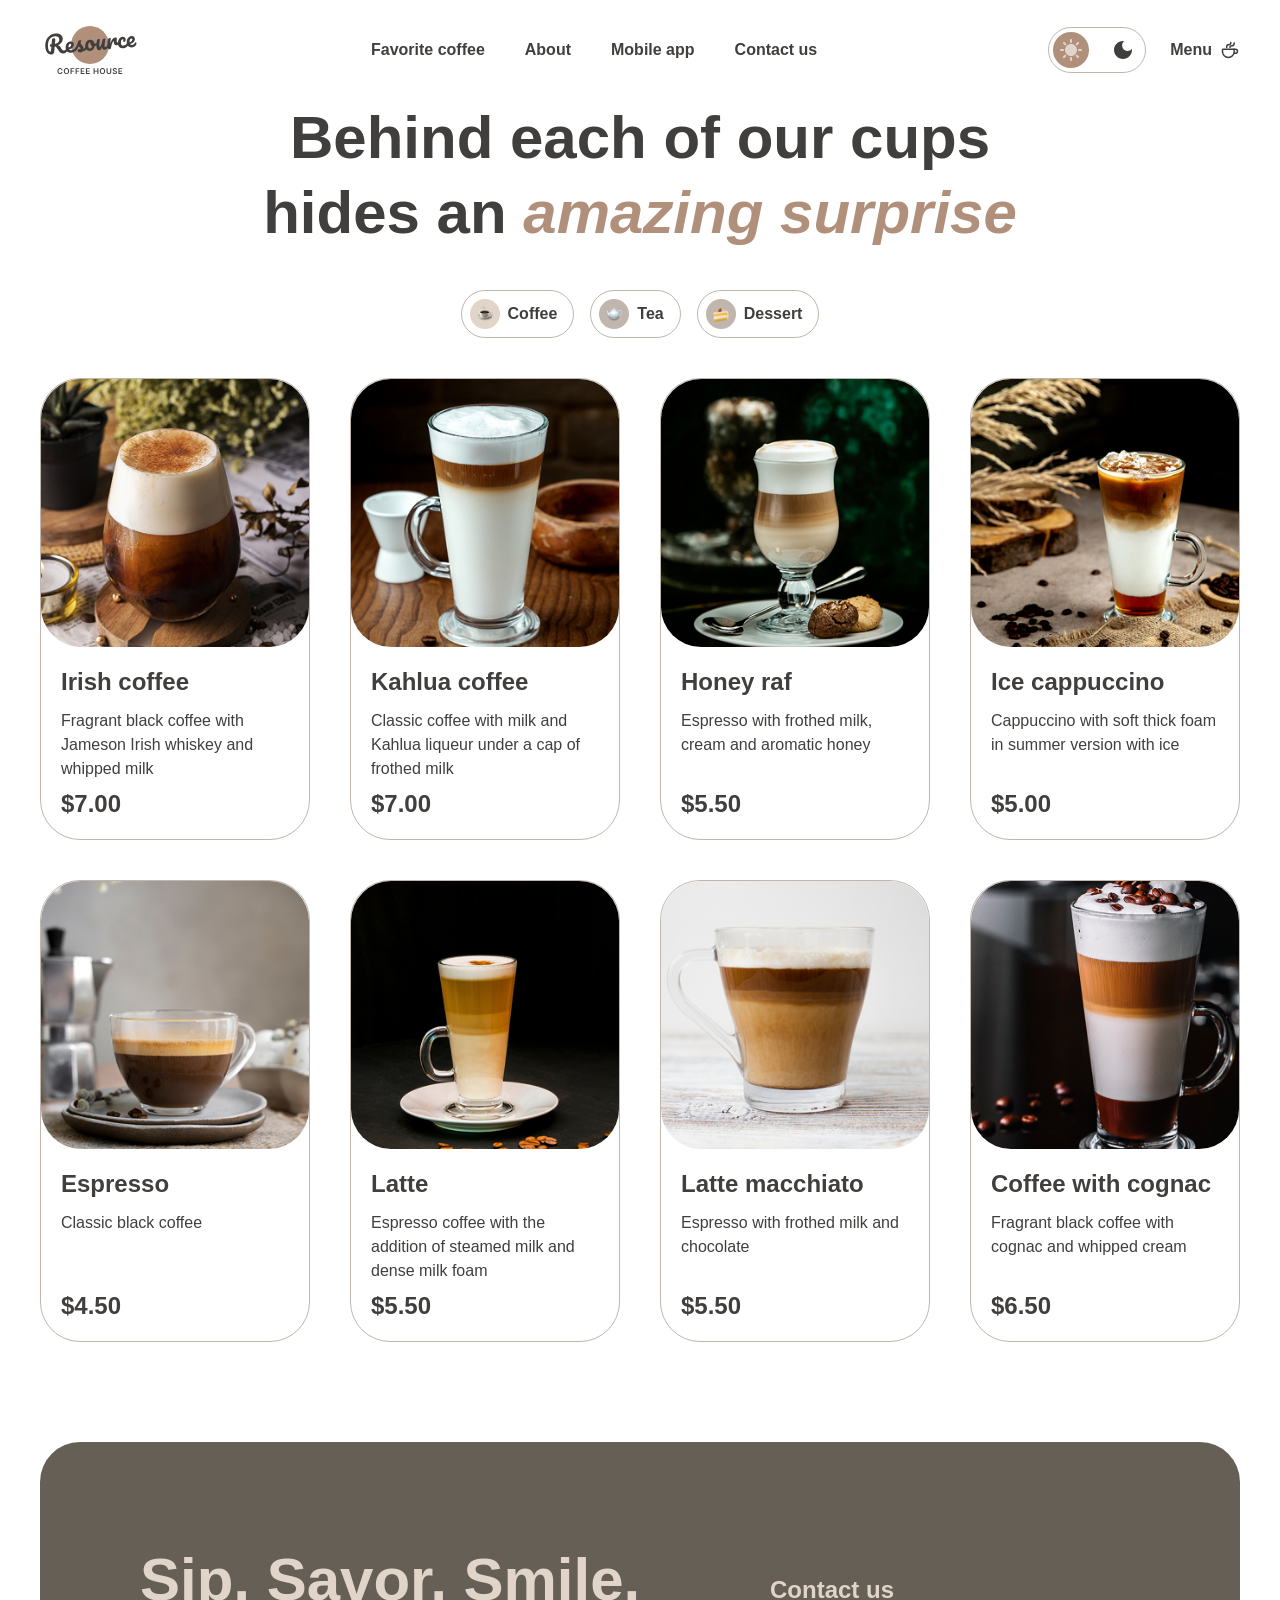
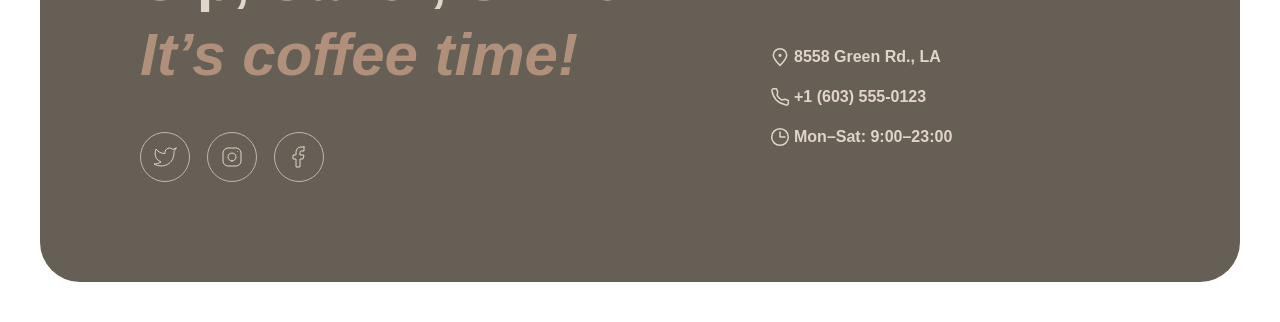
==== catalog.html @ c38aa255 "fix: fix links and footer logo 23.09.26 13:45" ====
<!doctype html>
<html lang="en">
  <head>
    <meta charset="UTF-8" />
    <meta name="viewport" content="width=device-width, initial-scale=1.0" />
    <link rel="stylesheet" href="sass/style.css" />
    <link rel="icon" href="img/header/logo.svg" />
    <title>Menu</title>
  </head>
  <body>
    <header class="header">
      <div class="header-menu">
        <a href="index.html" class="header-link">
          <img
            class="header-logo"
            src="img/header/logo.svg"
            alt="Coffee House Logo"
          />
        </a>
        <div class="header-navigation">
          <ul class="header__list">
            <li class="header__item">
              <a href="#favorite-coffee" class="header__link"
                >favorite coffee</a
              >
            </li>
            <li class="header__item">
              <a href="#about" class="header__link">about</a>
            </li>
            <li class="header__item">
              <a href="#mobile" class="header__link">mobile app</a>
            </li>
            <li class="header__item">
              <a href="#contacts" class="header__link">contact us</a>
            </li>
          </ul>
        </div>
        <div class="header-actions">
          <button
            type="button"
            class="theme-witch"
            id="theme-toggle"
            aria-label="change theme"
          >
            <span class="theme__light header-theme">
              <img
                class="theme__icon"
                src="img/buttons/Sun.svg"
                alt="Sun Icon"
              />
            </span>
            <span class="theme__dark header-theme">
              <img
                class="theme__icon"
                src="img/buttons/Moon.svg"
                alt="Moon Icon"
              />
            </span>
          </button>
          <a href="catalog.html" class="coffee-menu">
            <p class="coffee-menu__text">menu</p>
            <img
              class="coffee-menu__icon"
              src="img/header/coffee-cup.svg"
              alt="Menu Icon"
            />
          </a>
          <button
            class="hamburger"
            type="button"
            aria-label="Open menu"
            aria-expanded="false"
          >
            <span class="hamburger__line"></span>
          </button>
        </div>
      </div>
    </header>
    <main class="main">
      <div class="main-container">
        <div class="main-container__offer">
          <div class="main-container__offer--wrapper">
            <h1 class="main-container__offer--title">
              behind each of our cups hides an
              <span class="color-word">amazing surprise</span>
            </h1>
          </div>
          <div class="main-container__offer--tabs">
            <div class="main-container__offer--tab">
              <img
                src="img/catalog/icon-1.png"
                alt="coffee"
                class="tab__image"
              />
              <p class="tab__text">coffee</p>
            </div>
            <div class="main-container__offer--tab">
              <img src="img/catalog/icon-2.png" alt="tea" class="tab__image" />
              <p class="tab__text">tea</p>
            </div>
            <div class="main-container__offer--tab">
              <img
                src="img/catalog/icon-3.png"
                alt="dessert"
                class="tab__image"
              />
              <p class="tab__text">dessert</p>
            </div>
          </div>
        </div>
        <div class="main-container-grid">
          <div class="main-container-grid__card">
            <img
              src="img/catalog/coffee-1.jpg"
              alt="coffee-1"
              class="main-container-grid__card--image"
            />
            <div class="main-container-grid__wrapper">
              <p class="main-container-grid__card--title">irish coffee</p>
              <div class="main-container-grid__card--wrapper">
                <p class="main-container-grid__card--text">
                  fragrant black coffee with Jameson Irish whiskey and whipped
                  milk
                </p>
                <p class="main-container-grid__card--price">$7.00</p>
              </div>
            </div>
          </div>
          <div class="main-container-grid__card">
            <img
              src="img/catalog/coffee-2.jpg"
              alt="coffee-2"
              class="main-container-grid__card--image"
            />
            <div class="main-container-grid__wrapper">
              <p class="main-container-grid__card--title">kahlua coffee</p>
              <div class="main-container-grid__card--wrapper">
                <p class="main-container-grid__card--text">
                  classic coffee with milk and Kahlua liqueur under a cap of
                  frothed milk
                </p>
                <p class="main-container-grid__card--price">$7.00</p>
              </div>
            </div>
          </div>
          <div class="main-container-grid__card">
            <img
              src="img/catalog/coffee-3.jpg"
              alt="coffee-3"
              class="main-container-grid__card--image"
            />
            <div class="main-container-grid__wrapper">
              <p class="main-container-grid__card--title">honey raf</p>
              <div class="main-container-grid__card--wrapper">
                <p class="main-container-grid__card--text">
                  espresso with frothed milk, cream and aromatic honey
                </p>
                <p class="main-container-grid__card--price">$5.50</p>
              </div>
            </div>
          </div>
          <div class="main-container-grid__card">
            <img
              src="img/catalog/coffee-4.jpg"
              alt="coffee-4"
              class="main-container-grid__card--image"
            />
            <div class="main-container-grid__wrapper">
              <p class="main-container-grid__card--title">ice cappuccino</p>
              <div class="main-container-grid__card--wrapper">
                <p class="main-container-grid__card--text">
                  cappuccino with soft thick foam in summer version with ice
                </p>
                <p class="main-container-grid__card--price">$5.00</p>
              </div>
            </div>
          </div>
          <div class="main-container-grid__card">
            <img
              src="img/catalog/coffee-5.jpg"
              alt="coffee-5"
              class="main-container-grid__card--image"
            />
            <div class="main-container-grid__wrapper">
              <p class="main-container-grid__card--title">espresso</p>
              <div class="main-container-grid__card--wrapper">
                <p class="main-container-grid__card--text">
                  classic black coffee
                </p>
                <p class="main-container-grid__card--price">$4.50</p>
              </div>
            </div>
          </div>
          <div class="main-container-grid__card">
            <img
              src="img/catalog/coffee-6.jpg"
              alt="coffee-6"
              class="main-container-grid__card--image"
            />
            <div class="main-container-grid__wrapper">
              <p class="main-container-grid__card--title">latte</p>
              <div class="main-container-grid__card--wrapper">
                <p class="main-container-grid__card--text">
                  espresso coffee with the addition of steamed milk and dense
                  milk foam
                </p>
                <p class="main-container-grid__card--price">$5.50</p>
              </div>
            </div>
          </div>
          <div class="main-container-grid__card">
            <img
              src="img/catalog/coffee-7.jpg"
              alt="coffee-7"
              class="main-container-grid__card--image"
            />
            <div class="main-container-grid__wrapper">
              <p class="main-container-grid__card--title">latte macchiato</p>
              <div class="main-container-grid__card--wrapper">
                <p class="main-container-grid__card--text">
                  espresso with frothed milk and chocolate
                </p>
                <p class="main-container-grid__card--price">$5.50</p>
              </div>
            </div>
          </div>
          <div class="main-container-grid__card">
            <img
              src="img/catalog/coffee-8.jpg"
              alt="coffee-8"
              class="main-container-grid__card--image"
            />
            <div class="main-container-grid__wrapper">
              <p class="main-container-grid__card--title">coffee with cognac</p>
              <div class="main-container-grid__card--wrapper">
                <p class="main-container-grid__card--text">
                  fragrant black coffee with cognac and whipped cream
                </p>
                <p class="main-container-grid__card--price">$6.50</p>
              </div>
            </div>
          </div>
        </div>
      </div>
    </main>
    <footer class="footer" id="contacts">
      <div class="footer-container">
        <div class="footer-offer">
          <h2 class="footer-offer__title">
            Sip, Savor, Smile. <span class="color-word">It’s coffee time!</span>
          </h2>
          <div class="footer-offer__socials">
            <a
              href="https://x.com/"
              class="footer-offer__socials--twitter footer-logo"
            >
              <img
                src="img/buttons/twitter.svg"
                alt="twitter-logo"
                class="twitter-logo footer-logo__icon"
              />
            </a>
            <a
              href="https://www.instagram.com/"
              type="button"
              class="footer-offer__socials--instagram footer-logo"
            >
              <img
                src="img/buttons/instagram.svg"
                alt="instagram-logo"
                class="instagram-logo footer-logo__icon"
              />
            </a>
            <a
              href="https://www.facebook.com/"
              type="button"
              class="footer-offer__socials--facebook footer-logo"
            >
              <img
                src="img/buttons/facebook.svg"
                alt="facebook-logo"
                class="facebook-logo footer-logo__icon"
              />
            </a>
          </div>
        </div>
        <div class="footer-contacts-info">
          <p class="footer-contacts-info__title">contact us</p>
          <div class="footer-contacts-info__description">
            <a
              href="https://www.google.com/maps?vet=10CAAQoqAOahcKEwiwgLDBm4CXAxUAAAAAHQAAAAAQFg..i&mstk=AUtExfA_n0aw0SL53sL35v7tzsXm1c_JzADtxvGyId2HOaVjwvYspv1mp1q4BPA9dtkirXjE4hop9Ao_3JP-SMYvXIAv0XN-SOpZOWgmy21TU7qrx0IIFSRRXFz6eRBMhDhsfYrN6tCBzZElpmiBy2D3LbKN2sghtTIf_d3w8UrkyxKyUlM&pvq=Cg0vZy8xMWw1Y3NuYm5jgAEBkAEB&fvr=1&cs=1&um=1&ie=UTF-8&fb=1&gl=ru&sa=X&ftid=0x80c2be9679dfc7e3:0x77f2e7a4e452a17a"
              class="footer-contacts-info__description--links"
            >
              <img
                src="img/footer/pin-alt.svg"
                alt="pin-alt"
                class="footer-contacts-info__description--image"
              />
              <p class="footer-contacts-info__description--text">
                8558 Green Rd., LA
              </p>
            </a>
            <a
              href="tel:+1(603)555-0123"
              class="footer-contacts-info__description--links"
            >
              <img
                src="img/footer/phone.svg"
                alt="phone"
                class="footer-contacts-info__description--image"
              />
              <p class="footer-contacts-info__description--text">
                +1 (603) 555-0123
              </p>
            </a>
            <a href="#" class="footer-contacts-info__description--links">
              <img
                src="img/footer/clock.svg"
                alt="clock"
                class="footer-contacts-info__description--image"
              />
              <p class="footer-contacts-info__description--text">
                Mon–Sat: 9:00–23:00
              </p>
            </a>
          </div>
        </div>
      </div>
    </footer>
    <script src="main.js"></script>
  </body>
</html>
---- sass/style.css ----
@charset "UTF-8";
/* 1. Убираем внешние и внутренние отступы, задаем border-box всем элементам */
*,
*::before,
*::after {
  box-sizing: border-box;
  margin: 0;
  padding: 0;
}

/* 2. Базовые настройки для документа */
html {
  -webkit-text-size-adjust: 100%;
  -moz-text-size-adjust: 100%;
       text-size-adjust: 100%;
}

body {
  min-height: 100vh;
  line-height: 1.5;
  -webkit-font-smoothing: antialiased;
}

/* 3. Наследуем шрифты и свойства для элементов форм */
input,
button,
textarea,
select {
  font: inherit;
  color: inherit;
  background-color: transparent;
}

/* 4. Списки без маркеров */
ul,
ol {
  list-style: none;
}

/* 5. Убираем подчеркивания у ссылок */
a {
  text-decoration: none;
  color: inherit;
}

/* 6. Медиа-элементы адаптивны */
img,
picture,
video,
canvas,
svg {
  display: block;
  max-width: 100%;
  height: auto;
}

/* 7. Настройки таблиц */
table {
  border-collapse: collapse;
  border-spacing: 0;
}

/* 8. Кнопки сбрасывают дефолтный вид */
button {
  cursor: pointer;
  border: none;
  background: none;
}

@font-face {
  font-family: "inter";
  src: url("/fonts/Inter_18pt-Regular.ttf") format("ttf");
}
.header {
  margin: 20px auto;
}
.header .header-menu {
  max-height: 60px;
  padding: 0 40px;
  display: flex;
  justify-content: space-between;
  align-items: center;
  flex-direction: row;
  flex-wrap: wrap;
  gap: 0;
}
.header .header-menu .header-link:hover {
  opacity: 0.5;
  transition: opacity 0.3s ease;
}
.header .header__list {
  display: flex;
  justify-content: space-between;
  align-items: center;
  flex-direction: row;
  flex-wrap: wrap;
  gap: 40px;
}
@media (max-width: 860px) {
  .header .header__list {
    display: none;
  }
}
.header .header__list .header__item {
  font-family: inter, sans-serif;
  font-size: 16px;
  font-weight: 600;
  line-height: 150%;
  position: relative;
  color: #403f3d;
}
.header .header__list .header__item::first-letter {
  text-transform: capitalize;
}
.header .header__list .header__item::after {
  content: "";
  position: absolute;
  left: 0;
  bottom: -4px;
  width: 100%;
  height: 2px;
  background-color: #403f3d;
  transform: scaleX(0);
  transform-origin: left;
  transition: transform 0.3s ease;
}
.header .header__list .header__item:hover::after {
  transform: scaleX(1);
}
.header .header-actions {
  display: flex;
  justify-content: space-between;
  align-items: center;
  flex-direction: row;
  flex-wrap: wrap;
  gap: 24px;
}
.header .header-actions .theme-witch {
  border: 1px solid #c1b6ad;
  border-radius: 100px;
  display: flex;
  justify-content: space-between;
  align-items: center;
  flex-direction: row;
  flex-wrap: wrap;
  gap: 8px;
}
.header .header-actions .theme-witch .header-theme {
  margin: 4px;
  padding: 7px;
}
.header .header-actions .theme-witch .theme__light {
  background-color: #b0907a;
  border-radius: 100px;
}
.header .header-actions .theme-witch .theme__dark {
  padding: 9px;
}
.header .coffee-menu {
  display: flex;
  justify-content: space-between;
  align-items: center;
  flex-direction: row;
  flex-wrap: wrap;
  gap: 8px;
}
@media (max-width: 860px) {
  .header .coffee-menu {
    display: none;
  }
}
.header .coffee-menu {
  position: relative;
}
.header .coffee-menu .coffee-menu__text {
  font-family: inter, sans-serif;
  font-size: 16px;
  font-weight: 600;
  line-height: 150%;
  color: #403f3d;
}
.header .coffee-menu .coffee-menu__text::first-letter {
  text-transform: capitalize;
}
.header .coffee-menu::after {
  content: "";
  position: absolute;
  left: 0;
  bottom: -4px;
  width: 100%;
  height: 2px;
  background-color: #403f3d;
  transform: scaleX(0);
  transform-origin: left;
  transition: transform 0.3s ease;
}
.header .coffee-menu:hover::after {
  transform: scaleX(1);
}

.hamburger {
  display: none;
}

@media (max-width: 860px) {
  .hamburger {
    display: inline-block;
    position: relative;
    border: 1px solid #665f55;
    border-radius: 100px;
    width: 44px;
    height: 44px;
    background: transparent;
    cursor: pointer;
    z-index: 30;
  }
  .hamburger::after,
  .hamburger .hamburger__line {
    content: "";
    position: absolute;
    width: 20px;
    height: 2px;
    background-color: black;
    transform: translate(-50%, -50%);
    bottom: 55%;
    transition: top 0.3s ease, left 0.3s ease, transform 0.3s ease;
  }
  .hamburger::after {
    bottom: 35%;
  }
  .hamburger.active::after {
    top: 16px;
    left: 25px;
    transform: translate(-50%, -50%) rotate(-90deg);
  }
  .hamburger.active .hamburger__line {
    top: 16px;
    left: 5px;
    transform: translate(-50%, -50%) rotate(-90deg);
  }
}
.main {
  margin: 0 auto;
}

.section {
  padding: 0 40px;
  margin-bottom: 100px;
}

.color-word {
  color: #b0907a;
  font-style: italic;
}

.hero-container {
  background: url(../img/header/img-hero.jpg);
  border-radius: 40px;
  background-size: cover;
  background-position: center;
  padding: 100px;
}
@media (max-width: 600px) {
  .hero-container {
    padding: 60px 16px;
  }
}
.hero-container .hero-offer {
  margin-right: 530px;
  max-width: 530px;
}
@media (max-width: 1200px) {
  .hero-container .hero-offer {
    margin-right: 0;
  }
}
.hero-container .hero-offer {
  display: flex;
  justify-content: center;
  align-items: center;
  flex-direction: row;
  flex-wrap: wrap;
  gap: 40px;
}
.hero-container .hero-offer .hero-offer__title {
  font-family: inter, sans-serif;
  font-size: 72px;
  font-weight: 600;
  line-height: 105%;
  color: #e1d4c9;
}
.hero-container .hero-offer .hero-offer__title::first-letter {
  text-transform: capitalize;
}
@media (max-width: 600px) {
  .hero-container .hero-offer .hero-offer__title {
    font-family: inter, sans-serif;
    font-size: 42px;
    font-weight: 600;
    line-height: 115%;
  }
}
.hero-container .hero-offer .hero-offer__description {
  font-family: inter, sans-serif;
  font-size: 16px;
  font-weight: 400;
  line-height: 150%;
  color: #e1d4c9;
}
.hero-container .hero-offer .hero-offer__description::first-letter {
  text-transform: capitalize;
}
.hero-container .hero-offer .hero-offer__button {
  margin-right: auto;
  padding: 20px 78px;
  background-color: #e1d4c9;
  border-radius: 100px;
  position: relative;
  text-decoration: none;
  font-family: inter, sans-serif;
  font-size: 16px;
  font-weight: 600;
  line-height: 150%;
  color: #403f3d;
}
.hero-container .hero-offer .hero-offer__button::first-letter {
  text-transform: capitalize;
}
.hero-container .hero-offer .hero-offer__button::after {
  content: "";
  display: inline-block;
  width: 16px;
  height: 16px;
  margin-left: 8px;
  vertical-align: middle;
  background: url(/img/header/coffee-cup.svg) no-repeat center;
  background-size: contain;
  opacity: 0;
  transform: translateX(-5px);
  transition: opacity 0.2s ease, transform 0.2s ease;
}
.hero-container .hero-offer .hero-offer__button:hover::after {
  opacity: 1;
  transform: translateX(0);
}

.favorite-coffee-container {
  display: flex;
  justify-content: center;
  align-items: center;
  flex-direction: column;
  flex-wrap: wrap;
  gap: 40px;
}
.favorite-coffee-container .favorite-coffee__title {
  font-family: inter, sans-serif;
  font-size: 60px;
  font-weight: 600;
  line-height: 125%;
  color: #403f3d;
  text-align: center;
}
.favorite-coffee-container .favorite-coffee__title::first-letter {
  text-transform: capitalize;
}
@media (max-width: 700px) {
  .favorite-coffee-container .favorite-coffee__title {
    font-family: inter, sans-serif;
    font-size: 42px;
    font-weight: 600;
    line-height: 115%;
  }
}
@media (max-width: 400px) {
  .favorite-coffee-container .favorite-coffee__title {
    font-family: inter, sans-serif;
    font-size: 32px;
    font-weight: 600;
    line-height: 125%;
  }
}
.favorite-coffee-container .favorite-coffee__slider {
  display: flex;
  justify-content: center;
  align-items: center;
  flex-direction: row;
  flex-wrap: wrap;
  gap: 378px;
}
@media (max-width: 1460px) {
  .favorite-coffee-container .favorite-coffee__slider {
    display: flex;
    justify-content: center;
    align-items: center;
    flex-direction: row;
    flex-wrap: wrap;
    gap: 200px;
  }
}
@media (max-width: 1100px) {
  .favorite-coffee-container .favorite-coffee__slider {
    display: flex;
    justify-content: center;
    align-items: center;
    flex-direction: row;
    flex-wrap: wrap;
    gap: 100px;
  }
}
@media (max-width: 900px) {
  .favorite-coffee-container .favorite-coffee__slider {
    display: flex;
    justify-content: center;
    align-items: center;
    flex-direction: row;
    flex-wrap: wrap;
    gap: 70px;
  }
}
@media (max-width: 840px) {
  .favorite-coffee-container .favorite-coffee__slider {
    display: flex;
    justify-content: center;
    align-items: center;
    flex-direction: row;
    flex-wrap: wrap;
    gap: 30px;
  }
}
@media (max-width: 840px) {
  .favorite-coffee-container .favorite-coffee__slider {
    display: flex;
    justify-content: center;
    align-items: center;
    flex-direction: row;
    flex-wrap: wrap;
    gap: 30px;
  }
}
@media (max-width: 760px) {
  .favorite-coffee-container .favorite-coffee__slider {
    max-width: 480px;
    display: flex;
    justify-content: center;
    align-items: center;
    flex-direction: row;
    flex-wrap: wrap;
    gap: 0;
  }
}
.favorite-coffee-container .favorite-coffee__slider .favorite-coffee__slider--content {
  display: flex;
  justify-content: center;
  align-items: center;
  flex-direction: column;
  flex-wrap: wrap;
  gap: 20px;
}
.favorite-coffee-container .favorite-coffee__slider .favorite-coffee__slider--content .favorite-coffee__slider--description {
  max-width: 480px;
  display: flex;
  justify-content: center;
  align-items: center;
  flex-direction: column;
  flex-wrap: wrap;
  gap: 16px;
}
.favorite-coffee-container .favorite-coffee__slider .favorite-coffee__slider--content .favorite-coffee__slider--description .favorite-coffee__slider--description--title {
  font-family: inter, sans-serif;
  font-size: 24px;
  font-weight: 600;
  line-height: 125%;
  color: #403f3d;
}
.favorite-coffee-container .favorite-coffee__slider .favorite-coffee__slider--content .favorite-coffee__slider--description .favorite-coffee__slider--description--title::first-letter {
  text-transform: capitalize;
}
.favorite-coffee-container .favorite-coffee__slider .favorite-coffee__slider--content .favorite-coffee__slider--description .favorite-coffee__slider--description--text {
  font-family: inter, sans-serif;
  font-size: 16px;
  font-weight: 400;
  line-height: 150%;
  text-align: center;
  color: #403f3d;
}
.favorite-coffee-container .favorite-coffee__slider .favorite-coffee__slider--content .favorite-coffee__slider--description .favorite-coffee__slider--description--text::first-letter {
  text-transform: capitalize;
}
.favorite-coffee-container .favorite-coffee__slider .favorite-coffee__slider--content .favorite-coffee__slider--description .favorite-coffee__slider--description--price {
  font-family: inter, sans-serif;
  font-size: 24px;
  font-weight: 600;
  line-height: 125%;
  color: #403f3d;
}
.favorite-coffee-container .favorite-coffee__slider .favorite-coffee__arrow {
  position: relative;
  width: 60px;
  height: 60px;
  border: 1px solid #665f55;
  border-radius: 100px;
  background: transparent;
}
.favorite-coffee-container .favorite-coffee__slider .favorite-coffee__arrow::before {
  content: "";
  position: absolute;
  top: 50%;
  left: 50%;
  width: 10px;
  height: 10px;
  border-top: 2px solid #665f55;
  border-right: 2px solid #665f55;
}
.favorite-coffee-container .favorite-coffee__slider .favorite-coffee__arrow--left::before {
  transform: translate(-35%, -50%) rotate(-135deg);
}
.favorite-coffee-container .favorite-coffee__slider .favorite-coffee__arrow--right::before {
  transform: translate(-65%, -50%) rotate(45deg);
}
.favorite-coffee-container .favorite-coffee__slider .favorite-coffee__arrow:hover {
  background-color: #665f55;
  transition: background-color 0.3s ease;
}
.favorite-coffee-container .favorite-coffee__slider .favorite-coffee__arrow:hover::before {
  border-color: #e1d4c9;
  transition: border-color 0.3s ease;
}
@media (max-width: 760px) {
  .favorite-coffee-container .favorite-coffee__slider .favorite-coffee__arrow {
    max-width: 480px;
    display: none;
  }
}

.about {
  display: flex;
  justify-content: center;
  align-items: center;
  flex-direction: row;
  flex-wrap: wrap;
  gap: 20px;
}
.about .about__title {
  font-family: inter, sans-serif;
  font-size: 60px;
  font-weight: 600;
  line-height: 125%;
  text-align: center;
  color: #403f3d;
}
.about .about__title::first-letter {
  text-transform: capitalize;
}
@media (max-width: 700px) {
  .about .about__title {
    font-family: inter, sans-serif;
    font-size: 42px;
    font-weight: 600;
    line-height: 115%;
  }
}
@media (max-width: 400px) {
  .about .about__title {
    font-family: inter, sans-serif;
    font-size: 32px;
    font-weight: 600;
    line-height: 125%;
  }
}
.about .about-container .about__images {
  display: flex;
  justify-content: center;
  align-items: center;
  flex-direction: row;
  flex-wrap: wrap;
  gap: 40px;
}
.about .about-container .about__images .about__images--column--1 {
  display: flex;
  justify-content: center;
  align-items: center;
  flex-direction: column;
  flex-wrap: wrap;
  gap: 40px;
}
.about .about-container .about__images .about__images--column--1 .about__images--column--big {
  width: 660px;
  height: 590px;
  -o-object-fit: cover;
     object-fit: cover;
  border-radius: 20px;
}
.about .about-container .about__images .about__images--column--1 .about__images--column--small {
  width: 660px;
  height: 430px;
  -o-object-fit: cover;
     object-fit: cover;
  border-radius: 20px;
}
@media (max-width: 768px) {
  .about .about-container .about__images .about__images--column--1 .about__images--column--small {
    display: none;
  }
}
.about .about-container .about__images .about__images--column--2 {
  display: flex;
  justify-content: center;
  align-items: center;
  flex-direction: column;
  flex-wrap: wrap;
  gap: 40px;
}
.about .about-container .about__images .about__images--column--2 .about__images--column--big {
  width: 660px;
  height: 590px;
  -o-object-fit: cover;
     object-fit: cover;
  border-radius: 20px;
}
.about .about-container .about__images .about__images--column--2 .about__images--column--small {
  width: 660px;
  height: 430px;
  -o-object-fit: cover;
     object-fit: cover;
  border-radius: 20px;
}
@media (max-width: 768px) {
  .about .about-container .about__images .about__images--column--2 .about__images--column--small {
    display: none;
  }
}

.mobile-app-container {
  display: flex;
  justify-content: center;
  align-items: center;
  flex-direction: row;
  flex-wrap: wrap;
  gap: 100px;
}
.mobile-app-container .mobile-app-container__offer {
  display: flex;
  justify-content: center;
  align-items: center;
  flex-direction: column;
  flex-wrap: wrap;
  gap: 40px;
  max-width: 630px;
}
.mobile-app-container .mobile-app-container__offer .mobile-app-container__offer--title {
  font-family: inter, sans-serif;
  font-size: 60px;
  font-weight: 600;
  line-height: 125%;
  color: #403f3d;
}
.mobile-app-container .mobile-app-container__offer .mobile-app-container__offer--title::first-letter {
  text-transform: capitalize;
}
@media (max-width: 700px) {
  .mobile-app-container .mobile-app-container__offer .mobile-app-container__offer--title {
    font-family: inter, sans-serif;
    font-size: 42px;
    font-weight: 600;
    line-height: 115%;
  }
}
@media (max-width: 400px) {
  .mobile-app-container .mobile-app-container__offer .mobile-app-container__offer--title {
    font-family: inter, sans-serif;
    font-size: 32px;
    font-weight: 600;
    line-height: 125%;
  }
}
.mobile-app-container .mobile-app-container__offer .mobile-app-container__offer--text {
  font-family: inter, sans-serif;
  font-size: 16px;
  font-weight: 400;
  line-height: 150%;
  color: #403f3d;
}
.mobile-app-container .mobile-app-container__offer .mobile-app-container__offer--text::first-letter {
  text-transform: capitalize;
}
.mobile-app-container .mobile-app-container__offer .mobile-app-container__offer--buttons {
  margin-right: auto;
  display: flex;
  justify-content: center;
  align-items: center;
  flex-direction: row;
  flex-wrap: wrap;
  gap: 20px;
}
@media (max-width: 500px) {
  .mobile-app-container .mobile-app-container__offer .mobile-app-container__offer--buttons {
    display: flex;
    justify-content: center;
    align-items: center;
    flex-direction: column;
    flex-wrap: wrap;
    gap: 20px;
  }
}
.mobile-app-container .mobile-app-container__offer .mobile-app-container__offer--buttons .mobile-buttons {
  display: flex;
  justify-content: center;
  align-items: center;
  flex-direction: row;
  flex-wrap: wrap;
  gap: 8px;
  min-width: 200px;
  padding: 12px 20px;
  border: 1px solid #665f55;
  border-radius: 100px;
}
.mobile-app-container .mobile-app-container__offer .mobile-app-container__offer--buttons .mobile-buttons:hover {
  background-color: #665f55;
  transition: background-color 0.3s ease;
}
.mobile-app-container .mobile-app-container__offer .mobile-app-container__offer--buttons .mobile-buttons:hover .button-app {
  filter: invert(1);
}
.mobile-app-container .mobile-app-container__offer .mobile-app-container__offer--buttons .mobile-buttons:hover .buttons__mobile-app {
  filter: invert(1);
}
.mobile-app-container .mobile-app-container__offer .mobile-app-container__offer--buttons .button-app-store__description {
  display: flex;
  justify-content: center;
  align-items: start;
  flex-direction: column;
  flex-wrap: wrap;
  gap: 2px;
}
.mobile-app-container .mobile-app-container__offer .mobile-app-container__offer--buttons .button-app-store__description .button-app-store--title {
  font-family: inter, sans-serif;
  font-size: 10px;
  font-weight: 400;
  line-height: 140%;
  color: #403f3d;
}
.mobile-app-container .mobile-app-container__offer .mobile-app-container__offer--buttons .button-app-store__description .button-app-store--title::first-letter {
  text-transform: capitalize;
}
.mobile-app-container .mobile-app-container__offer .mobile-app-container__offer--buttons .button-app-store__description .button-app-store--text {
  font-family: inter, sans-serif;
  font-size: 16px;
  font-weight: 600;
  line-height: 150%;
  color: #403f3d;
}
.mobile-app-container .mobile-app-container__offer .mobile-app-container__offer--buttons .button-app-store__description .button-app-store--text::first-letter {
  text-transform: capitalize;
}
.mobile-app-container .mobile-app-container__offer .mobile-app-container__offer--buttons .button-google-play__description {
  display: flex;
  justify-content: center;
  align-items: start;
  flex-direction: column;
  flex-wrap: wrap;
  gap: 2px;
}
.mobile-app-container .mobile-app-container__offer .mobile-app-container__offer--buttons .button-google-play__description .button-google-play--title {
  font-family: inter, sans-serif;
  font-size: 10px;
  font-weight: 400;
  line-height: 140%;
  color: #403f3d;
}
.mobile-app-container .mobile-app-container__offer .mobile-app-container__offer--buttons .button-google-play__description .button-google-play--title::first-letter {
  text-transform: capitalize;
}
.mobile-app-container .mobile-app-container__offer .mobile-app-container__offer--buttons .button-google-play__description .button-google-play--text {
  font-family: inter, sans-serif;
  font-size: 16px;
  font-weight: 600;
  line-height: 150%;
  color: #403f3d;
}
.mobile-app-container .mobile-app-container__offer .mobile-app-container__offer--buttons .button-google-play__description .button-google-play--text::first-letter {
  text-transform: capitalize;
}

.footer {
  margin: 0 auto;
  padding: 0 40px;
  margin-bottom: 40px;
}
.footer .footer-container {
  padding: 100px;
  display: flex;
  justify-content: start;
  align-items: center;
  flex-direction: row;
  flex-wrap: wrap;
  gap: 100px;
  background-color: #665f55;
  border-radius: 40px;
}
@media (max-width: 500px) {
  .footer .footer-container {
    padding: 60px 16px;
    display: flex;
    justify-content: start;
    align-items: center;
    flex-direction: row;
    flex-wrap: wrap;
    gap: 40px;
  }
}
.footer .footer-container .footer-offer {
  display: flex;
  justify-content: center;
  align-items: center;
  flex-direction: column;
  flex-wrap: wrap;
  gap: 40px;
  max-width: 530px;
}
.footer .footer-container .footer-offer .footer-offer__title {
  font-family: inter, sans-serif;
  font-size: 60px;
  font-weight: 600;
  line-height: 125%;
  color: #e1d4c9;
}
.footer .footer-container .footer-offer .footer-offer__title::first-letter {
  text-transform: capitalize;
}
@media (max-width: 700px) {
  .footer .footer-container .footer-offer .footer-offer__title {
    font-family: inter, sans-serif;
    font-size: 42px;
    font-weight: 600;
    line-height: 115%;
  }
}
@media (max-width: 400px) {
  .footer .footer-container .footer-offer .footer-offer__title {
    font-family: inter, sans-serif;
    font-size: 32px;
    font-weight: 600;
    line-height: 125%;
  }
}
.footer .footer-container .footer-offer .footer-offer__socials {
  margin-right: auto;
  display: flex;
  justify-content: center;
  align-items: center;
  flex-direction: row;
  flex-wrap: wrap;
  gap: 17px;
}
.footer .footer-container .footer-offer .footer-offer__socials .footer-logo {
  padding: 12px;
  border: 1px solid #c1b6ad;
  border-radius: 100px;
}
.footer .footer-container .footer-offer .footer-offer__socials .footer-logo:hover {
  background-color: #e1d4c9;
  transition: background-color 0.3s ease;
}
.footer .footer-container .footer-offer .footer-offer__socials .footer-logo:hover .footer-logo__icon {
  filter: invert(1);
}
.footer .footer-container .footer-contacts-info {
  display: flex;
  justify-content: center;
  align-items: center;
  flex-direction: column;
  flex-wrap: wrap;
  gap: 40px;
}
.footer .footer-container .footer-contacts-info .footer-contacts-info__title {
  margin-right: auto;
  font-family: inter, sans-serif;
  font-size: 24px;
  font-weight: 600;
  line-height: 125%;
  color: #e1d4c9;
}
.footer .footer-container .footer-contacts-info .footer-contacts-info__title::first-letter {
  text-transform: capitalize;
}
.footer .footer-container .footer-contacts-info .footer-contacts-info__description {
  display: flex;
  justify-content: center;
  align-items: center;
  flex-direction: column;
  flex-wrap: wrap;
  gap: 16px;
}
.footer .footer-container .footer-contacts-info .footer-contacts-info__description .footer-contacts-info__description--links {
  margin-right: auto;
  position: relative;
  display: flex;
  justify-content: center;
  align-items: center;
  flex-direction: row;
  flex-wrap: wrap;
  gap: 4px;
}
.footer .footer-container .footer-contacts-info .footer-contacts-info__description .footer-contacts-info__description--links .footer-contacts-info__description--text {
  font-family: inter, sans-serif;
  font-size: 16px;
  font-weight: 600;
  line-height: 150%;
  color: #e1d4c9;
}
.footer .footer-container .footer-contacts-info .footer-contacts-info__description .footer-contacts-info__description--links .footer-contacts-info__description--text::first-letter {
  text-transform: capitalize;
}
.footer .footer-container .footer-contacts-info .footer-contacts-info__description .footer-contacts-info__description--links::after {
  content: "";
  position: absolute;
  left: 0;
  bottom: -4px;
  width: 100%;
  height: 2px;
  background-color: #e1d4c9;
  transform: scaleX(0);
  transform-origin: left;
  transition: transform 0.3s ease;
}
.footer .footer-container .footer-contacts-info .footer-contacts-info__description .footer-contacts-info__description--links:hover::after {
  transform: scaleX(1);
}

.main {
  margin: 0 auto;
}
.main .main-container {
  display: flex;
  justify-content: center;
  align-items: center;
  flex-direction: column;
  flex-wrap: wrap;
  gap: 40px;
  padding: 0 40px;
  margin-bottom: 100px;
}
.main .main-container .main-container__offer {
  display: flex;
  justify-content: center;
  align-items: center;
  flex-direction: column;
  flex-wrap: wrap;
  gap: 40px;
}
.main .main-container .main-container__offer .main-container__offer--wrapper {
  max-width: 800px;
  text-align: center;
}
.main .main-container .main-container__offer .main-container__offer--wrapper .main-container__offer--title {
  font-family: inter, sans-serif;
  font-size: 60px;
  font-weight: 600;
  line-height: 125%;
  color: #403f3d;
}
.main .main-container .main-container__offer .main-container__offer--wrapper .main-container__offer--title::first-letter {
  text-transform: capitalize;
}
@media (max-width: 700px) {
  .main .main-container .main-container__offer .main-container__offer--wrapper .main-container__offer--title {
    font-family: inter, sans-serif;
    font-size: 42px;
    font-weight: 600;
    line-height: 115%;
  }
}
@media (max-width: 400px) {
  .main .main-container .main-container__offer .main-container__offer--wrapper .main-container__offer--title {
    font-family: inter, sans-serif;
    font-size: 32px;
    font-weight: 600;
    line-height: 125%;
  }
}
.main .main-container .main-container__offer .main-container__offer--tabs {
  display: flex;
  justify-content: center;
  align-items: center;
  flex-direction: row;
  flex-wrap: wrap;
  gap: 16px;
}
@media (max-width: 500px) {
  .main .main-container .main-container__offer .main-container__offer--tabs {
    display: flex;
    justify-content: center;
    align-items: center;
    flex-direction: row;
    flex-wrap: wrap;
    gap: 8px;
  }
}
.main .main-container .main-container__offer .main-container__offer--tabs .main-container__offer--tab {
  display: flex;
  justify-content: center;
  align-items: center;
  flex-direction: row;
  flex-wrap: wrap;
  gap: 8px;
  padding: 8px 16px 8px 8px;
  border: 1px solid #c1b6ad;
  border-radius: 100px;
}
.main .main-container .main-container__offer .main-container__offer--tabs .main-container__offer--tab:hover {
  background-color: #665f55;
  cursor: pointer;
  transition: background-color 0.3s ease;
}
@media (max-width: 430px) {
  .main .main-container .main-container__offer .main-container__offer--tabs .main-container__offer--tab {
    display: flex;
    justify-content: center;
    align-items: center;
    flex-direction: row;
    flex-wrap: wrap;
    gap: 4px;
    padding: 6px;
  }
}
.main .main-container .main-container__offer .main-container__offer--tabs .main-container__offer--tab .tab__text {
  font-family: inter, sans-serif;
  font-size: 16px;
  font-weight: 600;
  line-height: 150%;
  color: #403f3d;
}
.main .main-container .main-container__offer .main-container__offer--tabs .main-container__offer--tab .tab__text:hover {
  color: #e1d4c9;
}
.main .main-container .main-container__offer .main-container__offer--tabs .main-container__offer--tab .tab__text::first-letter {
  text-transform: capitalize;
}
.main .main-container .main-container-grid {
  display: grid;
  grid-template-columns: repeat(4, 1fr);
  grid-template-rows: 1fr;
  justify-content: center;
  gap: 40px;
}
@media (max-width: 1260px) {
  .main .main-container .main-container-grid {
    display: grid;
    grid-template-columns: repeat(3, 1fr);
    grid-template-rows: 1fr;
    justify-content: center;
    gap: 40px;
  }
}
@media (max-width: 950px) {
  .main .main-container .main-container-grid {
    display: grid;
    grid-template-columns: repeat(2, 1fr);
    grid-template-rows: 1fr;
    justify-content: center;
    gap: 40px;
  }
  .main .main-container .main-container-grid .main-container-grid__card:nth-child(n+5) {
    display: none;
  }
}
@media (max-width: 570px) {
  .main .main-container .main-container-grid {
    display: grid;
    grid-template-columns: repeat(1, 1fr);
    grid-template-rows: 1fr;
    justify-content: center;
    gap: 40px;
  }
}
.main .main-container .main-container-grid .main-container-grid__card {
  display: flex;
  align-items: start;
  flex-direction: column;
  flex-wrap: wrap;
  gap: 0;
  border: 1px solid #c1b6ad;
  border-radius: 40px;
}
.main .main-container .main-container-grid .main-container-grid__card:hover {
  opacity: 0.5;
  cursor: pointer;
  transition: opacity 0.3s ease;
}
.main .main-container .main-container-grid .main-container-grid__card .main-container-grid__wrapper {
  max-width: 270px;
  display: flex;
  justify-content: center;
  align-items: start;
  flex-direction: column;
  flex-wrap: wrap;
  gap: 0;
  padding: 20px;
}
.main .main-container .main-container-grid .main-container-grid__card .main-container-grid__wrapper .main-container-grid__card--title {
  font-family: inter, sans-serif;
  font-size: 24px;
  font-weight: 600;
  line-height: 125%;
  color: #403f3d;
  padding-bottom: 12px;
}
.main .main-container .main-container-grid .main-container-grid__card .main-container-grid__wrapper .main-container-grid__card--title::first-letter {
  text-transform: capitalize;
}
.main .main-container .main-container-grid .main-container-grid__card .main-container-grid__wrapper .main-container-grid__card--wrapper {
  height: 110px;
  display: flex;
  justify-content: space-between;
  align-items: start;
  flex-direction: column;
  flex-wrap: wrap;
  gap: 0;
}
.main .main-container .main-container-grid .main-container-grid__card .main-container-grid__wrapper .main-container-grid__card--wrapper .main-container-grid__card--text {
  font-family: inter, sans-serif;
  font-size: 16px;
  font-weight: 400;
  line-height: 150%;
  color: #403f3d;
}
.main .main-container .main-container-grid .main-container-grid__card .main-container-grid__wrapper .main-container-grid__card--wrapper .main-container-grid__card--text::first-letter {
  text-transform: capitalize;
}
.main .main-container .main-container-grid .main-container-grid__card .main-container-grid__wrapper .main-container-grid__card--wrapper .main-container-grid__card--price {
  font-family: inter, sans-serif;
  font-size: 24px;
  font-weight: 600;
  line-height: 125%;
  color: #403f3d;
  text-transform: capitalize;
}
.main .main-container .main-container-grid .main-container-grid__card .main-container-grid__card--image {
  border-radius: 40px;
}

[data-theme=light] body {
  background-color: #e1d4c9;
}

[data-theme=dark] body {
  background-color: #292826;
}
[data-theme=dark] .header .header-menu .header-navigation .header__list .header__item {
  color: #e1d4c9;
}
[data-theme=dark] .header .header-menu .header-actions .theme-witch .theme__light {
  background-color: #292826;
}
[data-theme=dark] .header .header-menu .header-actions .theme-witch .theme__dark {
  background-color: #b0907a;
  border-radius: 100px;
}
[data-theme=dark] .header .header-menu .header-actions .coffee-menu .coffee-menu__text {
  color: #e1d4c9;
}
[data-theme=dark] .header .header-menu .header-actions .coffee-menu .coffee-menu__icon {
  background-color: #e1d4c9;
  border-radius: 100px;
}
[data-theme=dark] section .favorite-coffee-container .favorite-coffee__title {
  color: #e1d4c9;
}
[data-theme=dark] section .favorite-coffee-container .favorite-coffee__slider .favorite-coffee__arrow {
  border-color: #c1b6ad;
}
[data-theme=dark] section .favorite-coffee-container .favorite-coffee__slider .favorite-coffee__arrow::before {
  content: "";
  position: absolute;
  top: 50%;
  left: 50%;
  width: 10px;
  height: 10px;
  border-top: 2px solid #c1b6ad;
  border-right: 2px solid #c1b6ad;
}
[data-theme=dark] section .favorite-coffee-container .favorite-coffee__slider .favorite-coffee__arrow:hover {
  background-color: #403f3d;
  transition: background-color 0.3s ease;
}
[data-theme=dark] section .favorite-coffee-container .favorite-coffee__slider .favorite-coffee__slider--row .favorite-coffee__slider--content .favorite-coffee__slider--description .main-section__text {
  color: #e1d4c9;
}
[data-theme=dark] section .about__title {
  color: #e1d4c9;
}
[data-theme=dark] section .mobile-app-container .mobile-app-container__offer .main-section__text {
  color: #e1d4c9;
}
[data-theme=dark] section .mobile-app-container .mobile-app-container__offer .mobile-app-container__offer--buttons .mobile-buttons {
  border: 1px solid #665f55;
}
[data-theme=dark] section .mobile-app-container .mobile-app-container__offer .mobile-app-container__offer--buttons .mobile-buttons:hover {
  opacity: 0.5;
}
[data-theme=dark] section .mobile-app-container .mobile-app-container__offer .mobile-app-container__offer--buttons .mobile-buttons .buttons__mobile-app .main-section__text {
  color: #e1d4c9;
}
[data-theme=dark] .footer .footer-container {
  background-color: #403f3d;
}
[data-theme=dark] .footer .footer-container .footer-offer .footer-offer__socials .footer-logo:hover {
  opacity: 0.5;
}
[data-theme=dark] .main-container .main-container__offer .main-container__offer--wrapper .main-container__offer--title {
  color: #e1d4c9;
}
[data-theme=dark] .main-container .main-container__offer .main-container__offer--tabs .main-container__offer--tab:hover {
  opacity: 0.5;
}
[data-theme=dark] .main-container .main-container__offer .main-container__offer--tabs .main-container__offer--tab .tab__text {
  color: #e1d4c9;
}
[data-theme=dark] .main-container .main-container-grid .main-container-grid__card {
  border: 1px solid #665f55;
}
[data-theme=dark] .main-container .main-container-grid .main-container-grid__card .main-container-grid__wrapper .main-container-grid__card--title {
  color: #e1d4c9;
}
[data-theme=dark] .main-container .main-container-grid .main-container-grid__card .main-container-grid__wrapper .main-container-grid__card--wrapper .main-container-grid__card--text {
  color: #e1d4c9;
}
[data-theme=dark] .main-container .main-container-grid .main-container-grid__card .main-container-grid__wrapper .main-container-grid__card--wrapper .main-container-grid__card--price {
  color: #e1d4c9;
}

html {
  scroll-behavior: smooth;
}/*# sourceMappingURL=style.css.map */
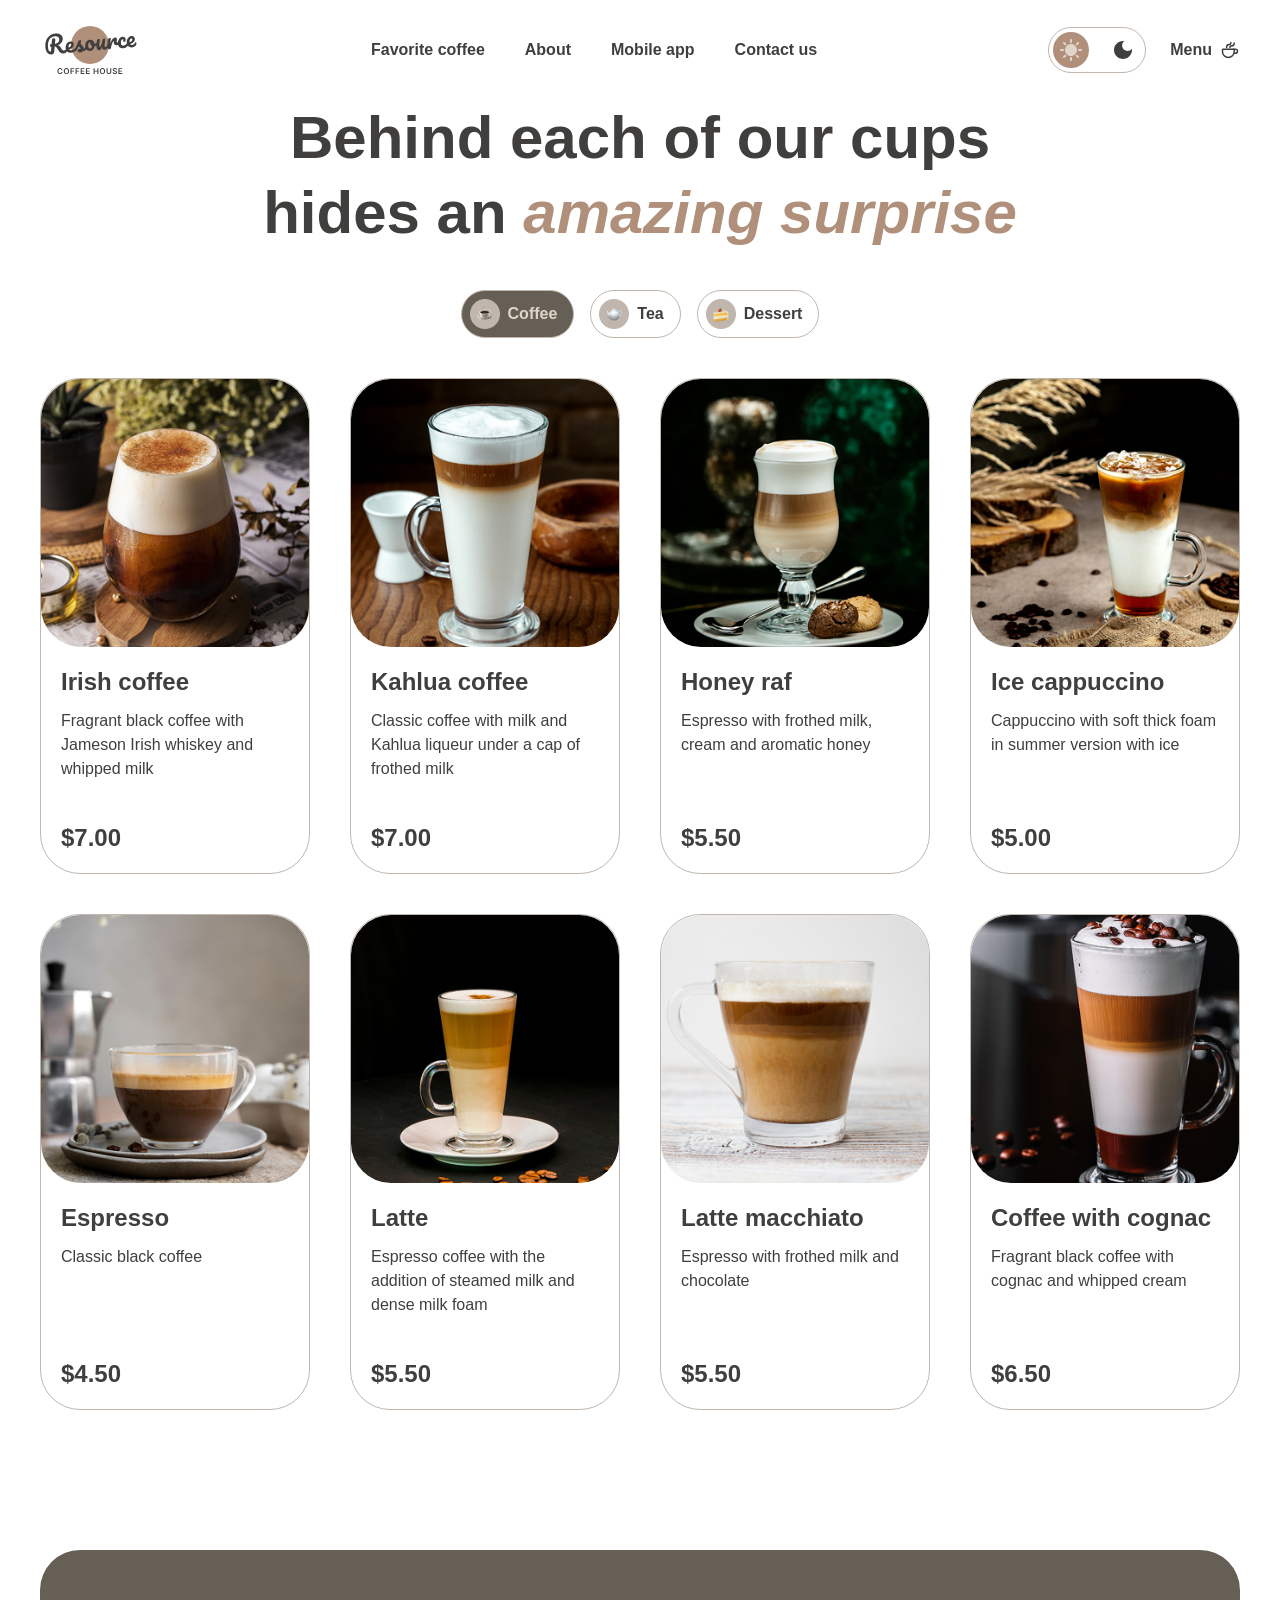
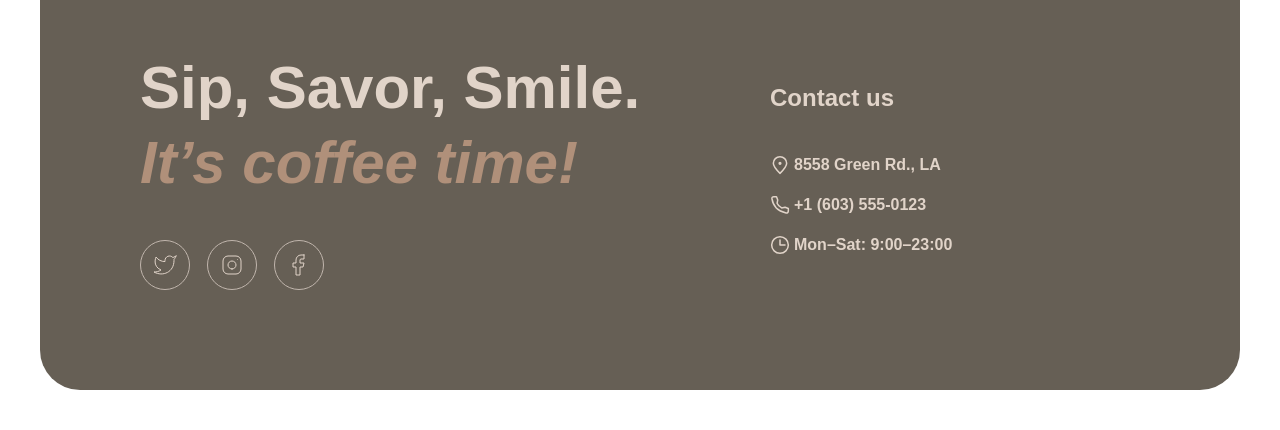
==== commit 1034cb8d: "feat: add pagination in catalog-page 28.09.26 17:03" ====
--- a/catalog.html
+++ b/catalog.html
@@ -17,24 +17,37 @@
             alt="Coffee House Logo"
           />
         </a>
-        <div class="header-navigation">
+        <nav class="header-navigation">
           <ul class="header__list">
             <li class="header__item">
-              <a href="#favorite-coffee" class="header__link"
+              <a href="index.html#favorite-coffee" class="header__link"
                 >favorite coffee</a
               >
             </li>
             <li class="header__item">
-              <a href="#about" class="header__link">about</a>
-            </li>
-            <li class="header__item">
-              <a href="#mobile" class="header__link">mobile app</a>
+              <a href="index.html#about" class="header__link">about</a>
+            </li>
+            <li class="header__item">
+              <a href="index.html#mobile" class="header__link">mobile app</a>
             </li>
             <li class="header__item">
               <a href="#contacts" class="header__link">contact us</a>
             </li>
+            <li class="header__item header__item--burger-menu">
+              <a
+                href="catalog.html"
+                class="header__link coffee-menu__burger-menu"
+              >
+                <p class="coffee-menu__text--burger-menu">menu</p>
+                <img
+                  class="coffee-menu__icon--burger-menu"
+                  src="img/header/coffee-cup.svg"
+                  alt="Menu Icon"
+                />
+              </a>
+            </li>
           </ul>
-        </div>
+        </nav>
         <div class="header-actions">
           <button
             type="button"
@@ -86,7 +99,10 @@
             </h1>
           </div>
           <div class="main-container__offer--tabs">
-            <div class="main-container__offer--tab">
+            <div
+              class="main-container__offer--tab is-active"
+              data-category="coffee"
+            >
               <img
                 src="img/catalog/icon-1.png"
                 alt="coffee"
@@ -94,11 +110,11 @@
               />
               <p class="tab__text">coffee</p>
             </div>
-            <div class="main-container__offer--tab">
+            <div class="main-container__offer--tab" data-category="tea">
               <img src="img/catalog/icon-2.png" alt="tea" class="tab__image" />
               <p class="tab__text">tea</p>
             </div>
-            <div class="main-container__offer--tab">
+            <div class="main-container__offer--tab" data-category="dessert">
               <img
                 src="img/catalog/icon-3.png"
                 alt="dessert"
@@ -108,139 +124,8 @@
             </div>
           </div>
         </div>
-        <div class="main-container-grid">
-          <div class="main-container-grid__card">
-            <img
-              src="img/catalog/coffee-1.jpg"
-              alt="coffee-1"
-              class="main-container-grid__card--image"
-            />
-            <div class="main-container-grid__wrapper">
-              <p class="main-container-grid__card--title">irish coffee</p>
-              <div class="main-container-grid__card--wrapper">
-                <p class="main-container-grid__card--text">
-                  fragrant black coffee with Jameson Irish whiskey and whipped
-                  milk
-                </p>
-                <p class="main-container-grid__card--price">$7.00</p>
-              </div>
-            </div>
-          </div>
-          <div class="main-container-grid__card">
-            <img
-              src="img/catalog/coffee-2.jpg"
-              alt="coffee-2"
-              class="main-container-grid__card--image"
-            />
-            <div class="main-container-grid__wrapper">
-              <p class="main-container-grid__card--title">kahlua coffee</p>
-              <div class="main-container-grid__card--wrapper">
-                <p class="main-container-grid__card--text">
-                  classic coffee with milk and Kahlua liqueur under a cap of
-                  frothed milk
-                </p>
-                <p class="main-container-grid__card--price">$7.00</p>
-              </div>
-            </div>
-          </div>
-          <div class="main-container-grid__card">
-            <img
-              src="img/catalog/coffee-3.jpg"
-              alt="coffee-3"
-              class="main-container-grid__card--image"
-            />
-            <div class="main-container-grid__wrapper">
-              <p class="main-container-grid__card--title">honey raf</p>
-              <div class="main-container-grid__card--wrapper">
-                <p class="main-container-grid__card--text">
-                  espresso with frothed milk, cream and aromatic honey
-                </p>
-                <p class="main-container-grid__card--price">$5.50</p>
-              </div>
-            </div>
-          </div>
-          <div class="main-container-grid__card">
-            <img
-              src="img/catalog/coffee-4.jpg"
-              alt="coffee-4"
-              class="main-container-grid__card--image"
-            />
-            <div class="main-container-grid__wrapper">
-              <p class="main-container-grid__card--title">ice cappuccino</p>
-              <div class="main-container-grid__card--wrapper">
-                <p class="main-container-grid__card--text">
-                  cappuccino with soft thick foam in summer version with ice
-                </p>
-                <p class="main-container-grid__card--price">$5.00</p>
-              </div>
-            </div>
-          </div>
-          <div class="main-container-grid__card">
-            <img
-              src="img/catalog/coffee-5.jpg"
-              alt="coffee-5"
-              class="main-container-grid__card--image"
-            />
-            <div class="main-container-grid__wrapper">
-              <p class="main-container-grid__card--title">espresso</p>
-              <div class="main-container-grid__card--wrapper">
-                <p class="main-container-grid__card--text">
-                  classic black coffee
-                </p>
-                <p class="main-container-grid__card--price">$4.50</p>
-              </div>
-            </div>
-          </div>
-          <div class="main-container-grid__card">
-            <img
-              src="img/catalog/coffee-6.jpg"
-              alt="coffee-6"
-              class="main-container-grid__card--image"
-            />
-            <div class="main-container-grid__wrapper">
-              <p class="main-container-grid__card--title">latte</p>
-              <div class="main-container-grid__card--wrapper">
-                <p class="main-container-grid__card--text">
-                  espresso coffee with the addition of steamed milk and dense
-                  milk foam
-                </p>
-                <p class="main-container-grid__card--price">$5.50</p>
-              </div>
-            </div>
-          </div>
-          <div class="main-container-grid__card">
-            <img
-              src="img/catalog/coffee-7.jpg"
-              alt="coffee-7"
-              class="main-container-grid__card--image"
-            />
-            <div class="main-container-grid__wrapper">
-              <p class="main-container-grid__card--title">latte macchiato</p>
-              <div class="main-container-grid__card--wrapper">
-                <p class="main-container-grid__card--text">
-                  espresso with frothed milk and chocolate
-                </p>
-                <p class="main-container-grid__card--price">$5.50</p>
-              </div>
-            </div>
-          </div>
-          <div class="main-container-grid__card">
-            <img
-              src="img/catalog/coffee-8.jpg"
-              alt="coffee-8"
-              class="main-container-grid__card--image"
-            />
-            <div class="main-container-grid__wrapper">
-              <p class="main-container-grid__card--title">coffee with cognac</p>
-              <div class="main-container-grid__card--wrapper">
-                <p class="main-container-grid__card--text">
-                  fragrant black coffee with cognac and whipped cream
-                </p>
-                <p class="main-container-grid__card--price">$6.50</p>
-              </div>
-            </div>
-          </div>
-        </div>
+        <div class="main-container-grid"></div>
+        <div class="catalog-pagination"></div>
       </div>
     </main>
     <footer class="footer" id="contacts">
@@ -262,7 +147,6 @@
             </a>
             <a
               href="https://www.instagram.com/"
-              type="button"
               class="footer-offer__socials--instagram footer-logo"
             >
               <img
@@ -273,7 +157,6 @@
             </a>
             <a
               href="https://www.facebook.com/"
-              type="button"
               class="footer-offer__socials--facebook footer-logo"
             >
               <img
@@ -327,6 +210,6 @@
         </div>
       </div>
     </footer>
-    <script src="main.js"></script>
+    <script type="module" src="js/main.js"></script>
   </body>
 </html>
--- a/sass/style.css
+++ b/sass/style.css
@@ -71,8 +71,18 @@
   font-family: "inter";
   src: url("/fonts/Inter_18pt-Regular.ttf") format("ttf");
 }
+body.is-resizing .header__list {
+  transition: none;
+}
+
 .header {
   margin: 20px auto;
+}
+@media (max-width: 768px) {
+  .header {
+    position: relative;
+    z-index: 30;
+  }
 }
 .header .header-menu {
   max-height: 60px;
@@ -96,10 +106,42 @@
   flex-wrap: wrap;
   gap: 40px;
 }
-@media (max-width: 860px) {
+@media (max-width: 870px) {
   .header .header__list {
-    display: none;
-  }
+    display: flex;
+    justify-content: space-between;
+    align-items: center;
+    flex-direction: row;
+    flex-wrap: wrap;
+    gap: 20px;
+  }
+}
+@media (max-width: 768px) {
+  .header .header__list {
+    position: fixed;
+    top: 100px;
+    right: 0;
+    width: 100%;
+    height: calc(100dvh - 100px);
+    background: #e1d4c9;
+    transform: translateX(100%);
+    visibility: hidden;
+    pointer-events: none;
+    transition: transform 0.35s ease, visibility 0s 0.35s;
+    z-index: 20;
+    display: flex;
+    justify-content: center;
+    align-items: center;
+    flex-direction: column;
+    flex-wrap: wrap;
+    gap: 60px;
+  }
+}
+.header .header__list.active {
+  transform: translateX(0);
+  visibility: visible;
+  pointer-events: auto;
+  transition-delay: 0s;
 }
 .header .header__list .header__item {
   font-family: inter, sans-serif;
@@ -127,6 +169,38 @@
 .header .header__list .header__item:hover::after {
   transform: scaleX(1);
 }
+@media (max-width: 768px) {
+  .header .header__list .header__item {
+    font-family: inter, sans-serif;
+    font-size: 32px;
+    font-weight: 600;
+    line-height: 125%;
+  }
+}
+.header .header__list .header__item--burger-menu {
+  display: none;
+}
+@media (max-width: 768px) {
+  .header .header__list .header__item--burger-menu {
+    display: flex;
+  }
+  .header .header__list .header__item--burger-menu .coffee-menu__burger-menu {
+    margin-top: 40px;
+    display: flex;
+    justify-content: center;
+    align-items: center;
+    flex-direction: row;
+    flex-wrap: wrap;
+    gap: 16px;
+  }
+  .header .header__list .header__item--burger-menu .coffee-menu__burger-menu .coffee-menu__text--burger-menu::first-letter {
+    text-transform: capitalize;
+  }
+  .header .header__list .header__item--burger-menu .coffee-menu__burger-menu .coffee-menu__icon--burger-menu {
+    width: 40px;
+    height: 40px;
+  }
+}
 .header .header-actions {
   display: flex;
   justify-content: space-between;
@@ -157,30 +231,13 @@
   padding: 9px;
 }
 .header .coffee-menu {
+  position: relative;
   display: flex;
   justify-content: space-between;
   align-items: center;
   flex-direction: row;
   flex-wrap: wrap;
   gap: 8px;
-}
-@media (max-width: 860px) {
-  .header .coffee-menu {
-    display: none;
-  }
-}
-.header .coffee-menu {
-  position: relative;
-}
-.header .coffee-menu .coffee-menu__text {
-  font-family: inter, sans-serif;
-  font-size: 16px;
-  font-weight: 600;
-  line-height: 150%;
-  color: #403f3d;
-}
-.header .coffee-menu .coffee-menu__text::first-letter {
-  text-transform: capitalize;
 }
 .header .coffee-menu::after {
   content: "";
@@ -197,12 +254,27 @@
 .header .coffee-menu:hover::after {
   transform: scaleX(1);
 }
+@media (max-width: 768px) {
+  .header .coffee-menu {
+    display: none;
+  }
+}
+.header .coffee-menu .coffee-menu__text {
+  font-family: inter, sans-serif;
+  font-size: 16px;
+  font-weight: 600;
+  line-height: 150%;
+  color: #403f3d;
+}
+.header .coffee-menu .coffee-menu__text::first-letter {
+  text-transform: capitalize;
+}
 
 .hamburger {
   display: none;
 }
 
-@media (max-width: 860px) {
+@media (max-width: 768px) {
   .hamburger {
     display: inline-block;
     position: relative;
@@ -221,22 +293,21 @@
     width: 20px;
     height: 2px;
     background-color: black;
-    transform: translate(-50%, -50%);
-    bottom: 55%;
-    transition: top 0.3s ease, left 0.3s ease, transform 0.3s ease;
+    top: 50%;
+    left: 50%;
+    transition: transform 0.3s ease;
+  }
+  .hamburger .hamburger__line {
+    transform: translate(-50%, -50%) translateY(-4px);
   }
   .hamburger::after {
-    bottom: 35%;
+    transform: translate(-50%, -50%) translateY(4px);
+  }
+  .hamburger.active .hamburger__line {
+    transform: translate(-50%, -50%) rotate(45deg);
   }
   .hamburger.active::after {
-    top: 16px;
-    left: 25px;
-    transform: translate(-50%, -50%) rotate(-90deg);
-  }
-  .hamburger.active .hamburger__line {
-    top: 16px;
-    left: 5px;
-    transform: translate(-50%, -50%) rotate(-90deg);
+    transform: translate(-50%, -50%) rotate(-45deg);
   }
 }
 .main {
@@ -254,10 +325,9 @@
 }
 
 .hero-container {
-  background: url(../img/header/img-hero.jpg);
+  position: relative;
+  overflow: hidden;
   border-radius: 40px;
-  background-size: cover;
-  background-position: center;
   padding: 100px;
 }
 @media (max-width: 600px) {
@@ -265,7 +335,19 @@
     padding: 60px 16px;
   }
 }
+.hero-container .hero-video {
+  position: absolute;
+  top: 0;
+  left: 0;
+  width: 100%;
+  height: 100%;
+  -o-object-fit: cover;
+     object-fit: cover;
+  z-index: 1;
+}
 .hero-container .hero-offer {
+  position: relative;
+  z-index: 2;
   margin-right: 530px;
   max-width: 530px;
 }
@@ -311,6 +393,7 @@
   text-transform: capitalize;
 }
 .hero-container .hero-offer .hero-offer__button {
+  position: relative;
   margin-right: auto;
   padding: 20px 78px;
   background-color: #e1d4c9;
@@ -328,20 +411,20 @@
 }
 .hero-container .hero-offer .hero-offer__button::after {
   content: "";
-  display: inline-block;
+  position: absolute;
+  top: 50%;
+  left: calc(50% + 28px);
   width: 16px;
   height: 16px;
-  margin-left: 8px;
-  vertical-align: middle;
   background: url(/img/header/coffee-cup.svg) no-repeat center;
-  background-size: contain;
   opacity: 0;
-  transform: translateX(-5px);
+  transform: translate(-8px, -50%);
   transition: opacity 0.2s ease, transform 0.2s ease;
+  pointer-events: none;
 }
 .hero-container .hero-offer .hero-offer__button:hover::after {
   opacity: 1;
-  transform: translateX(0);
+  transform: translate(0, -55%);
 }
 
 .favorite-coffee-container {
@@ -379,76 +462,37 @@
     line-height: 125%;
   }
 }
-.favorite-coffee-container .favorite-coffee__slider {
-  display: flex;
-  justify-content: center;
-  align-items: center;
-  flex-direction: row;
-  flex-wrap: wrap;
-  gap: 378px;
-}
-@media (max-width: 1460px) {
-  .favorite-coffee-container .favorite-coffee__slider {
-    display: flex;
-    justify-content: center;
-    align-items: center;
-    flex-direction: row;
-    flex-wrap: wrap;
-    gap: 200px;
-  }
-}
-@media (max-width: 1100px) {
-  .favorite-coffee-container .favorite-coffee__slider {
-    display: flex;
-    justify-content: center;
-    align-items: center;
-    flex-direction: row;
-    flex-wrap: wrap;
-    gap: 100px;
-  }
-}
-@media (max-width: 900px) {
-  .favorite-coffee-container .favorite-coffee__slider {
-    display: flex;
-    justify-content: center;
-    align-items: center;
-    flex-direction: row;
-    flex-wrap: wrap;
-    gap: 70px;
-  }
-}
-@media (max-width: 840px) {
-  .favorite-coffee-container .favorite-coffee__slider {
-    display: flex;
-    justify-content: center;
-    align-items: center;
-    flex-direction: row;
-    flex-wrap: wrap;
-    gap: 30px;
-  }
-}
-@media (max-width: 840px) {
-  .favorite-coffee-container .favorite-coffee__slider {
-    display: flex;
-    justify-content: center;
-    align-items: center;
-    flex-direction: row;
-    flex-wrap: wrap;
-    gap: 30px;
-  }
+.favorite-coffee-container .favorite-coffee__sliders {
+  display: flex;
+  justify-content: center;
+  align-items: center;
+  flex-direction: row;
+  flex-wrap: nowrap;
+  gap: 40px;
+  width: 100%;
 }
 @media (max-width: 760px) {
-  .favorite-coffee-container .favorite-coffee__slider {
-    max-width: 480px;
-    display: flex;
-    justify-content: center;
-    align-items: center;
-    flex-direction: row;
-    flex-wrap: wrap;
+  .favorite-coffee-container .favorite-coffee__sliders {
     gap: 0;
   }
 }
-.favorite-coffee-container .favorite-coffee__slider .favorite-coffee__slider--content {
+.favorite-coffee-container .favorite-coffee__sliders .favorite-coffee__slider-viewport {
+  flex: 1 1 0;
+  min-width: 0;
+  overflow: hidden;
+}
+@media (max-width: 760px) {
+  .favorite-coffee-container .favorite-coffee__sliders .favorite-coffee__slider-viewport {
+    flex-basis: 100%;
+  }
+}
+.favorite-coffee-container .favorite-coffee__sliders .favorite-coffee__slider-viewport .favorite-coffee__slider--row {
+  display: flex;
+  transition: transform 0.5s ease;
+}
+.favorite-coffee-container .favorite-coffee__sliders .favorite-coffee__slider-viewport .favorite-coffee__slider--row .favorite-coffee__slider {
+  flex: 0 0 100%;
+  min-width: 100%;
   display: flex;
   justify-content: center;
   align-items: center;
@@ -456,7 +500,7 @@
   flex-wrap: wrap;
   gap: 20px;
 }
-.favorite-coffee-container .favorite-coffee__slider .favorite-coffee__slider--content .favorite-coffee__slider--description {
+.favorite-coffee-container .favorite-coffee__sliders .favorite-coffee__slider-viewport .favorite-coffee__slider--row .favorite-coffee__slider .favorite-coffee__slider--description {
   max-width: 480px;
   display: flex;
   justify-content: center;
@@ -465,17 +509,17 @@
   flex-wrap: wrap;
   gap: 16px;
 }
-.favorite-coffee-container .favorite-coffee__slider .favorite-coffee__slider--content .favorite-coffee__slider--description .favorite-coffee__slider--description--title {
+.favorite-coffee-container .favorite-coffee__sliders .favorite-coffee__slider-viewport .favorite-coffee__slider--row .favorite-coffee__slider .favorite-coffee__slider--description .favorite-coffee__slider--description--title {
   font-family: inter, sans-serif;
   font-size: 24px;
   font-weight: 600;
   line-height: 125%;
   color: #403f3d;
 }
-.favorite-coffee-container .favorite-coffee__slider .favorite-coffee__slider--content .favorite-coffee__slider--description .favorite-coffee__slider--description--title::first-letter {
-  text-transform: capitalize;
-}
-.favorite-coffee-container .favorite-coffee__slider .favorite-coffee__slider--content .favorite-coffee__slider--description .favorite-coffee__slider--description--text {
+.favorite-coffee-container .favorite-coffee__sliders .favorite-coffee__slider-viewport .favorite-coffee__slider--row .favorite-coffee__slider .favorite-coffee__slider--description .favorite-coffee__slider--description--title::first-letter {
+  text-transform: capitalize;
+}
+.favorite-coffee-container .favorite-coffee__sliders .favorite-coffee__slider-viewport .favorite-coffee__slider--row .favorite-coffee__slider .favorite-coffee__slider--description .favorite-coffee__slider--description--text {
   font-family: inter, sans-serif;
   font-size: 16px;
   font-weight: 400;
@@ -483,17 +527,18 @@
   text-align: center;
   color: #403f3d;
 }
-.favorite-coffee-container .favorite-coffee__slider .favorite-coffee__slider--content .favorite-coffee__slider--description .favorite-coffee__slider--description--text::first-letter {
-  text-transform: capitalize;
-}
-.favorite-coffee-container .favorite-coffee__slider .favorite-coffee__slider--content .favorite-coffee__slider--description .favorite-coffee__slider--description--price {
+.favorite-coffee-container .favorite-coffee__sliders .favorite-coffee__slider-viewport .favorite-coffee__slider--row .favorite-coffee__slider .favorite-coffee__slider--description .favorite-coffee__slider--description--text::first-letter {
+  text-transform: capitalize;
+}
+.favorite-coffee-container .favorite-coffee__sliders .favorite-coffee__slider-viewport .favorite-coffee__slider--row .favorite-coffee__slider .favorite-coffee__slider--description .favorite-coffee__slider--description--price {
   font-family: inter, sans-serif;
   font-size: 24px;
   font-weight: 600;
   line-height: 125%;
   color: #403f3d;
 }
-.favorite-coffee-container .favorite-coffee__slider .favorite-coffee__arrow {
+.favorite-coffee-container .favorite-coffee__sliders .favorite-coffee__arrow {
+  flex: 0 0 60px;
   position: relative;
   width: 60px;
   height: 60px;
@@ -501,7 +546,7 @@
   border-radius: 100px;
   background: transparent;
 }
-.favorite-coffee-container .favorite-coffee__slider .favorite-coffee__arrow::before {
+.favorite-coffee-container .favorite-coffee__sliders .favorite-coffee__arrow::before {
   content: "";
   position: absolute;
   top: 50%;
@@ -511,25 +556,43 @@
   border-top: 2px solid #665f55;
   border-right: 2px solid #665f55;
 }
-.favorite-coffee-container .favorite-coffee__slider .favorite-coffee__arrow--left::before {
+.favorite-coffee-container .favorite-coffee__sliders .favorite-coffee__arrow--left::before {
   transform: translate(-35%, -50%) rotate(-135deg);
 }
-.favorite-coffee-container .favorite-coffee__slider .favorite-coffee__arrow--right::before {
+.favorite-coffee-container .favorite-coffee__sliders .favorite-coffee__arrow--right::before {
   transform: translate(-65%, -50%) rotate(45deg);
 }
-.favorite-coffee-container .favorite-coffee__slider .favorite-coffee__arrow:hover {
+.favorite-coffee-container .favorite-coffee__sliders .favorite-coffee__arrow:hover {
   background-color: #665f55;
   transition: background-color 0.3s ease;
 }
-.favorite-coffee-container .favorite-coffee__slider .favorite-coffee__arrow:hover::before {
+.favorite-coffee-container .favorite-coffee__sliders .favorite-coffee__arrow:hover::before {
   border-color: #e1d4c9;
   transition: border-color 0.3s ease;
 }
 @media (max-width: 760px) {
-  .favorite-coffee-container .favorite-coffee__slider .favorite-coffee__arrow {
-    max-width: 480px;
+  .favorite-coffee-container .favorite-coffee__sliders .favorite-coffee__arrow {
     display: none;
   }
+}
+.favorite-coffee-container .favorite-coffee__controls {
+  display: flex;
+  justify-content: center;
+  align-items: center;
+  flex-direction: row;
+  flex-wrap: wrap;
+  gap: 0.75rem;
+}
+.favorite-coffee-container .favorite-coffee__controls .favorite-coffee__control {
+  width: 40px;
+  height: 4px;
+  border-radius: 6.25em;
+  border: none;
+  background: #c1b6ad;
+  cursor: pointer;
+}
+.favorite-coffee-container .favorite-coffee__controls .favorite-coffee__control.control_active {
+  background-color: #665f55;
 }
 
 .about {
@@ -590,6 +653,10 @@
      object-fit: cover;
   border-radius: 20px;
 }
+.about .about-container .about__images .about__images--column--1 .about__images--column--big:hover {
+  transform: scale(105%);
+  transition: transform 0.3s ease;
+}
 .about .about-container .about__images .about__images--column--1 .about__images--column--small {
   width: 660px;
   height: 430px;
@@ -597,6 +664,10 @@
      object-fit: cover;
   border-radius: 20px;
 }
+.about .about-container .about__images .about__images--column--1 .about__images--column--small:hover {
+  transform: scale(105%);
+  transition: transform 0.3s ease;
+}
 @media (max-width: 768px) {
   .about .about-container .about__images .about__images--column--1 .about__images--column--small {
     display: none;
@@ -617,12 +688,20 @@
      object-fit: cover;
   border-radius: 20px;
 }
+.about .about-container .about__images .about__images--column--2 .about__images--column--big:hover {
+  transform: scale(105%);
+  transition: transform 0.3s ease;
+}
 .about .about-container .about__images .about__images--column--2 .about__images--column--small {
   width: 660px;
   height: 430px;
   -o-object-fit: cover;
      object-fit: cover;
   border-radius: 20px;
+}
+.about .about-container .about__images .about__images--column--2 .about__images--column--small:hover {
+  transform: scale(105%);
+  transition: transform 0.3s ease;
 }
 @media (max-width: 768px) {
   .about .about-container .about__images .about__images--column--2 .about__images--column--small {
@@ -1012,6 +1091,12 @@
   cursor: pointer;
   transition: background-color 0.3s ease;
 }
+.main .main-container .main-container__offer .main-container__offer--tabs .main-container__offer--tab.is-active {
+  background-color: #665f55;
+}
+.main .main-container .main-container__offer .main-container__offer--tabs .main-container__offer--tab.is-active .tab__text {
+  color: #e1d4c9;
+}
 @media (max-width: 430px) {
   .main .main-container .main-container__offer .main-container__offer--tabs .main-container__offer--tab {
     display: flex;
@@ -1109,7 +1194,7 @@
   text-transform: capitalize;
 }
 .main .main-container .main-container-grid .main-container-grid__card .main-container-grid__wrapper .main-container-grid__card--wrapper {
-  height: 110px;
+  height: 9rem;
   display: flex;
   justify-content: space-between;
   align-items: start;
@@ -1139,6 +1224,26 @@
   border-radius: 40px;
 }
 
+.catalog-pagination {
+  display: flex;
+  justify-content: center;
+  gap: 8px;
+}
+
+.catalog-pagination__button {
+  width: 40px;
+  height: 40px;
+  border: 1px solid #665f55;
+  border-radius: 50%;
+  background: transparent;
+  color: #403f3d;
+  cursor: pointer;
+}
+.catalog-pagination__button.is-active {
+  background-color: #665f55;
+  color: #e1d4c9;
+}
+
 [data-theme=light] body {
   background-color: #e1d4c9;
 }
@@ -1146,8 +1251,23 @@
 [data-theme=dark] body {
   background-color: #292826;
 }
+@media (max-width: 768px) {
+  [data-theme=dark] .header .header-menu .header-navigation .header__list {
+    background-color: #292826;
+  }
+  [data-theme=dark] .header .header-menu .header-navigation .header__list .header__item {
+    color: #e1d4c9;
+  }
+  [data-theme=dark] .header .header-menu .header-navigation .header__list .header__item::after {
+    background-color: #e1d4c9;
+  }
+}
 [data-theme=dark] .header .header-menu .header-navigation .header__list .header__item {
   color: #e1d4c9;
+}
+[data-theme=dark] .header .header-menu .header-navigation .header__list .header__item .coffee-menu__burger-menu .coffee-menu__icon--burger-menu {
+  background-color: #e1d4c9;
+  border-radius: 100px;
 }
 [data-theme=dark] .header .header-menu .header-actions .theme-witch .theme__light {
   background-color: #292826;
@@ -1231,4 +1351,8 @@
 
 html {
   scroll-behavior: smooth;
+}
+
+body.lock {
+  overflow: hidden;
 }/*# sourceMappingURL=style.css.map */
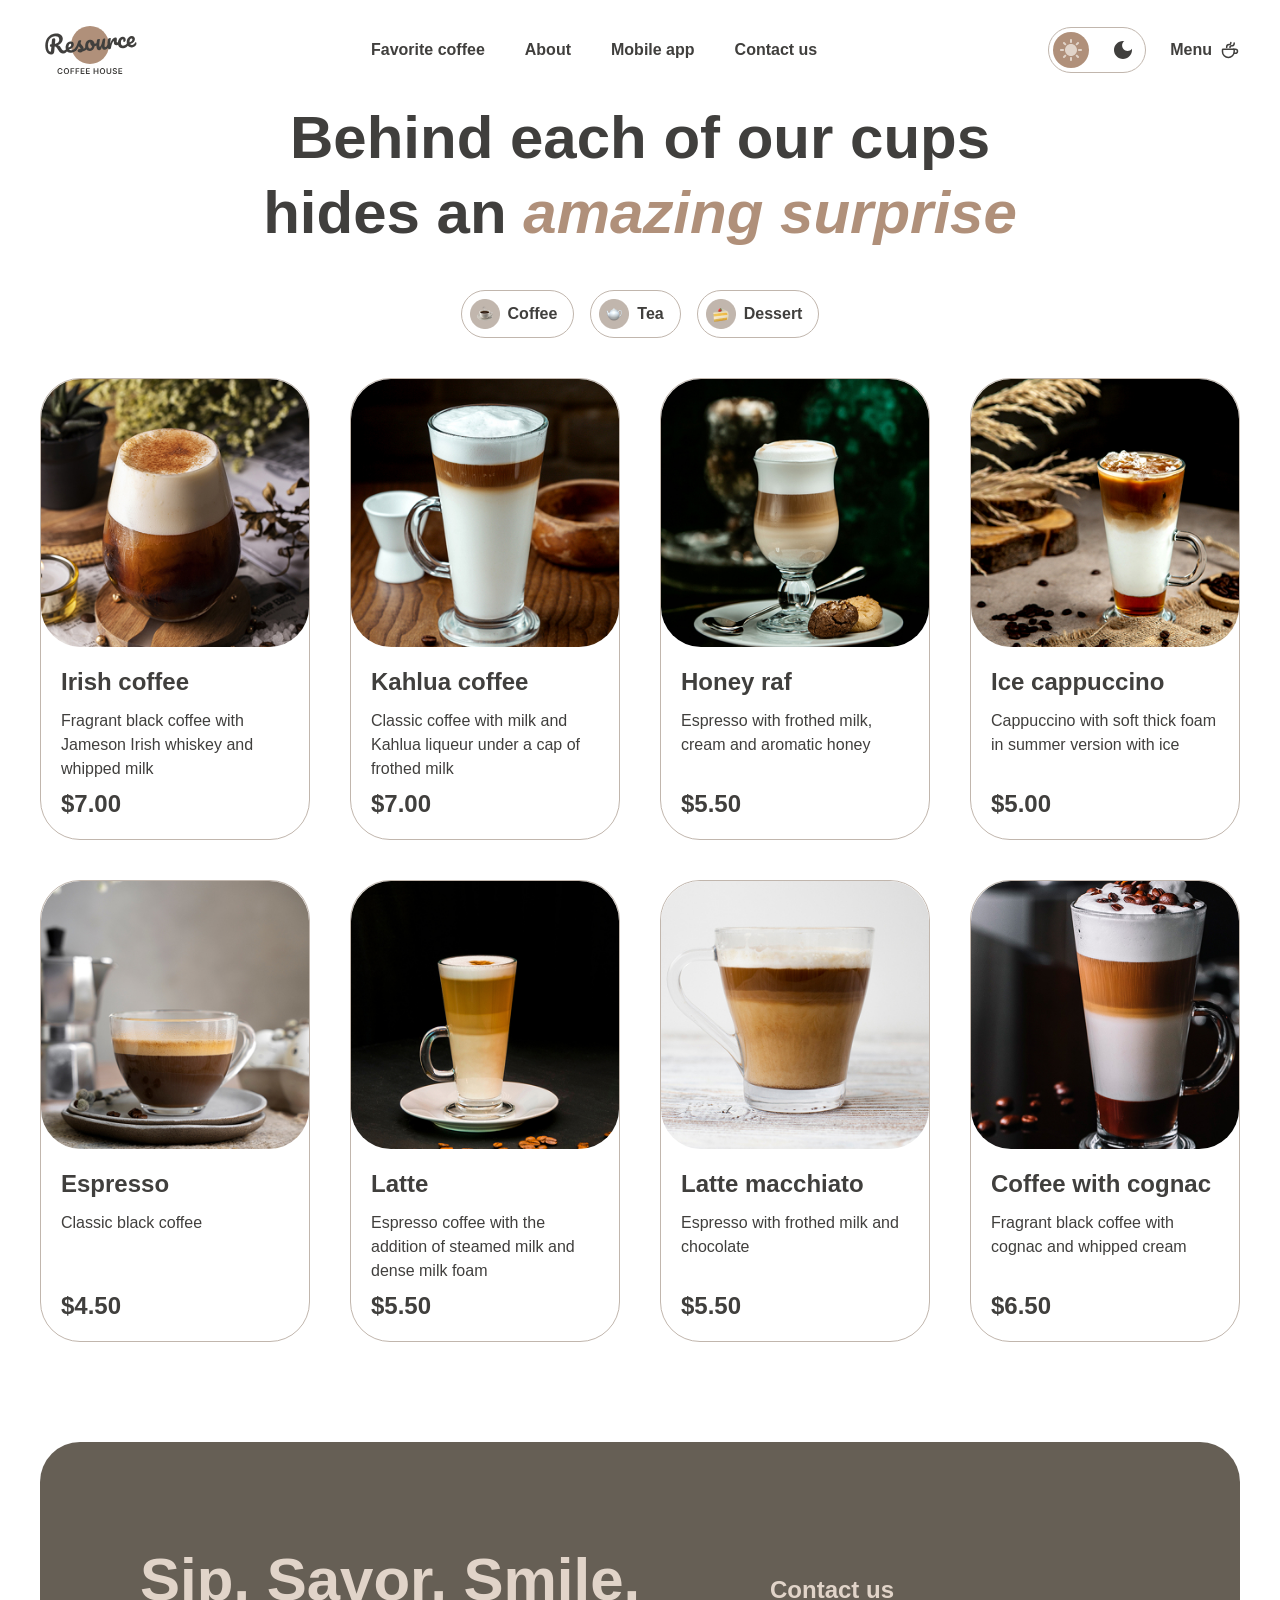
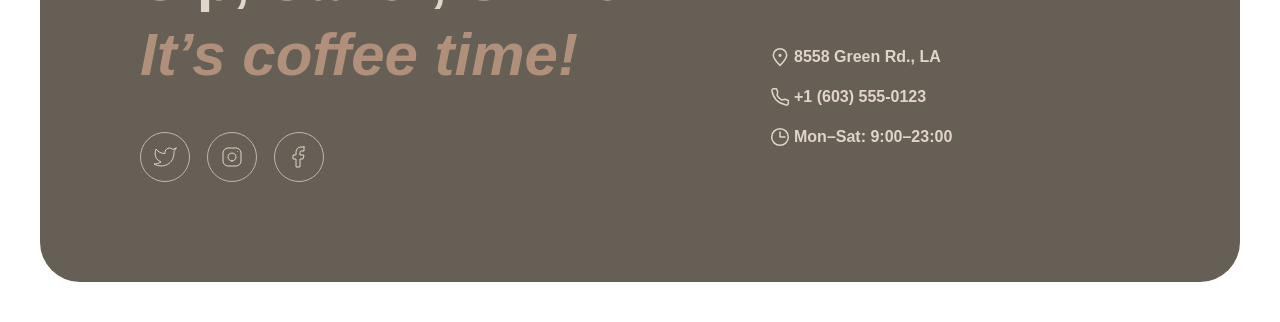
==== commit 66b8d59c: "Merge 7d3f36e40ae007df781663cbc1fe14368d35925c into 592f95524016a69c8802009dfff2b7de24a8032e" ====
--- a/catalog.html
+++ b/catalog.html
@@ -99,10 +99,7 @@
             </h1>
           </div>
           <div class="main-container__offer--tabs">
-            <div
-              class="main-container__offer--tab is-active"
-              data-category="coffee"
-            >
+            <div class="main-container__offer--tab">
               <img
                 src="img/catalog/icon-1.png"
                 alt="coffee"
@@ -110,11 +107,11 @@
               />
               <p class="tab__text">coffee</p>
             </div>
-            <div class="main-container__offer--tab" data-category="tea">
+            <div class="main-container__offer--tab">
               <img src="img/catalog/icon-2.png" alt="tea" class="tab__image" />
               <p class="tab__text">tea</p>
             </div>
-            <div class="main-container__offer--tab" data-category="dessert">
+            <div class="main-container__offer--tab">
               <img
                 src="img/catalog/icon-3.png"
                 alt="dessert"
@@ -124,8 +121,139 @@
             </div>
           </div>
         </div>
-        <div class="main-container-grid"></div>
-        <div class="catalog-pagination"></div>
+        <div class="main-container-grid">
+          <div class="main-container-grid__card">
+            <img
+              src="img/catalog/coffee-1.jpg"
+              alt="coffee-1"
+              class="main-container-grid__card--image"
+            />
+            <div class="main-container-grid__wrapper">
+              <p class="main-container-grid__card--title">irish coffee</p>
+              <div class="main-container-grid__card--wrapper">
+                <p class="main-container-grid__card--text">
+                  fragrant black coffee with Jameson Irish whiskey and whipped
+                  milk
+                </p>
+                <p class="main-container-grid__card--price">$7.00</p>
+              </div>
+            </div>
+          </div>
+          <div class="main-container-grid__card">
+            <img
+              src="img/catalog/coffee-2.jpg"
+              alt="coffee-2"
+              class="main-container-grid__card--image"
+            />
+            <div class="main-container-grid__wrapper">
+              <p class="main-container-grid__card--title">kahlua coffee</p>
+              <div class="main-container-grid__card--wrapper">
+                <p class="main-container-grid__card--text">
+                  classic coffee with milk and Kahlua liqueur under a cap of
+                  frothed milk
+                </p>
+                <p class="main-container-grid__card--price">$7.00</p>
+              </div>
+            </div>
+          </div>
+          <div class="main-container-grid__card">
+            <img
+              src="img/catalog/coffee-3.jpg"
+              alt="coffee-3"
+              class="main-container-grid__card--image"
+            />
+            <div class="main-container-grid__wrapper">
+              <p class="main-container-grid__card--title">honey raf</p>
+              <div class="main-container-grid__card--wrapper">
+                <p class="main-container-grid__card--text">
+                  espresso with frothed milk, cream and aromatic honey
+                </p>
+                <p class="main-container-grid__card--price">$5.50</p>
+              </div>
+            </div>
+          </div>
+          <div class="main-container-grid__card">
+            <img
+              src="img/catalog/coffee-4.jpg"
+              alt="coffee-4"
+              class="main-container-grid__card--image"
+            />
+            <div class="main-container-grid__wrapper">
+              <p class="main-container-grid__card--title">ice cappuccino</p>
+              <div class="main-container-grid__card--wrapper">
+                <p class="main-container-grid__card--text">
+                  cappuccino with soft thick foam in summer version with ice
+                </p>
+                <p class="main-container-grid__card--price">$5.00</p>
+              </div>
+            </div>
+          </div>
+          <div class="main-container-grid__card">
+            <img
+              src="img/catalog/coffee-5.jpg"
+              alt="coffee-5"
+              class="main-container-grid__card--image"
+            />
+            <div class="main-container-grid__wrapper">
+              <p class="main-container-grid__card--title">espresso</p>
+              <div class="main-container-grid__card--wrapper">
+                <p class="main-container-grid__card--text">
+                  classic black coffee
+                </p>
+                <p class="main-container-grid__card--price">$4.50</p>
+              </div>
+            </div>
+          </div>
+          <div class="main-container-grid__card">
+            <img
+              src="img/catalog/coffee-6.jpg"
+              alt="coffee-6"
+              class="main-container-grid__card--image"
+            />
+            <div class="main-container-grid__wrapper">
+              <p class="main-container-grid__card--title">latte</p>
+              <div class="main-container-grid__card--wrapper">
+                <p class="main-container-grid__card--text">
+                  espresso coffee with the addition of steamed milk and dense
+                  milk foam
+                </p>
+                <p class="main-container-grid__card--price">$5.50</p>
+              </div>
+            </div>
+          </div>
+          <div class="main-container-grid__card">
+            <img
+              src="img/catalog/coffee-7.jpg"
+              alt="coffee-7"
+              class="main-container-grid__card--image"
+            />
+            <div class="main-container-grid__wrapper">
+              <p class="main-container-grid__card--title">latte macchiato</p>
+              <div class="main-container-grid__card--wrapper">
+                <p class="main-container-grid__card--text">
+                  espresso with frothed milk and chocolate
+                </p>
+                <p class="main-container-grid__card--price">$5.50</p>
+              </div>
+            </div>
+          </div>
+          <div class="main-container-grid__card">
+            <img
+              src="img/catalog/coffee-8.jpg"
+              alt="coffee-8"
+              class="main-container-grid__card--image"
+            />
+            <div class="main-container-grid__wrapper">
+              <p class="main-container-grid__card--title">coffee with cognac</p>
+              <div class="main-container-grid__card--wrapper">
+                <p class="main-container-grid__card--text">
+                  fragrant black coffee with cognac and whipped cream
+                </p>
+                <p class="main-container-grid__card--price">$6.50</p>
+              </div>
+            </div>
+          </div>
+        </div>
       </div>
     </main>
     <footer class="footer" id="contacts">
--- a/sass/style.css
+++ b/sass/style.css
@@ -1091,12 +1091,6 @@
   cursor: pointer;
   transition: background-color 0.3s ease;
 }
-.main .main-container .main-container__offer .main-container__offer--tabs .main-container__offer--tab.is-active {
-  background-color: #665f55;
-}
-.main .main-container .main-container__offer .main-container__offer--tabs .main-container__offer--tab.is-active .tab__text {
-  color: #e1d4c9;
-}
 @media (max-width: 430px) {
   .main .main-container .main-container__offer .main-container__offer--tabs .main-container__offer--tab {
     display: flex;
@@ -1194,7 +1188,7 @@
   text-transform: capitalize;
 }
 .main .main-container .main-container-grid .main-container-grid__card .main-container-grid__wrapper .main-container-grid__card--wrapper {
-  height: 9rem;
+  height: 110px;
   display: flex;
   justify-content: space-between;
   align-items: start;
@@ -1222,26 +1216,6 @@
 }
 .main .main-container .main-container-grid .main-container-grid__card .main-container-grid__card--image {
   border-radius: 40px;
-}
-
-.catalog-pagination {
-  display: flex;
-  justify-content: center;
-  gap: 8px;
-}
-
-.catalog-pagination__button {
-  width: 40px;
-  height: 40px;
-  border: 1px solid #665f55;
-  border-radius: 50%;
-  background: transparent;
-  color: #403f3d;
-  cursor: pointer;
-}
-.catalog-pagination__button.is-active {
-  background-color: #665f55;
-  color: #e1d4c9;
 }
 
 [data-theme=light] body {
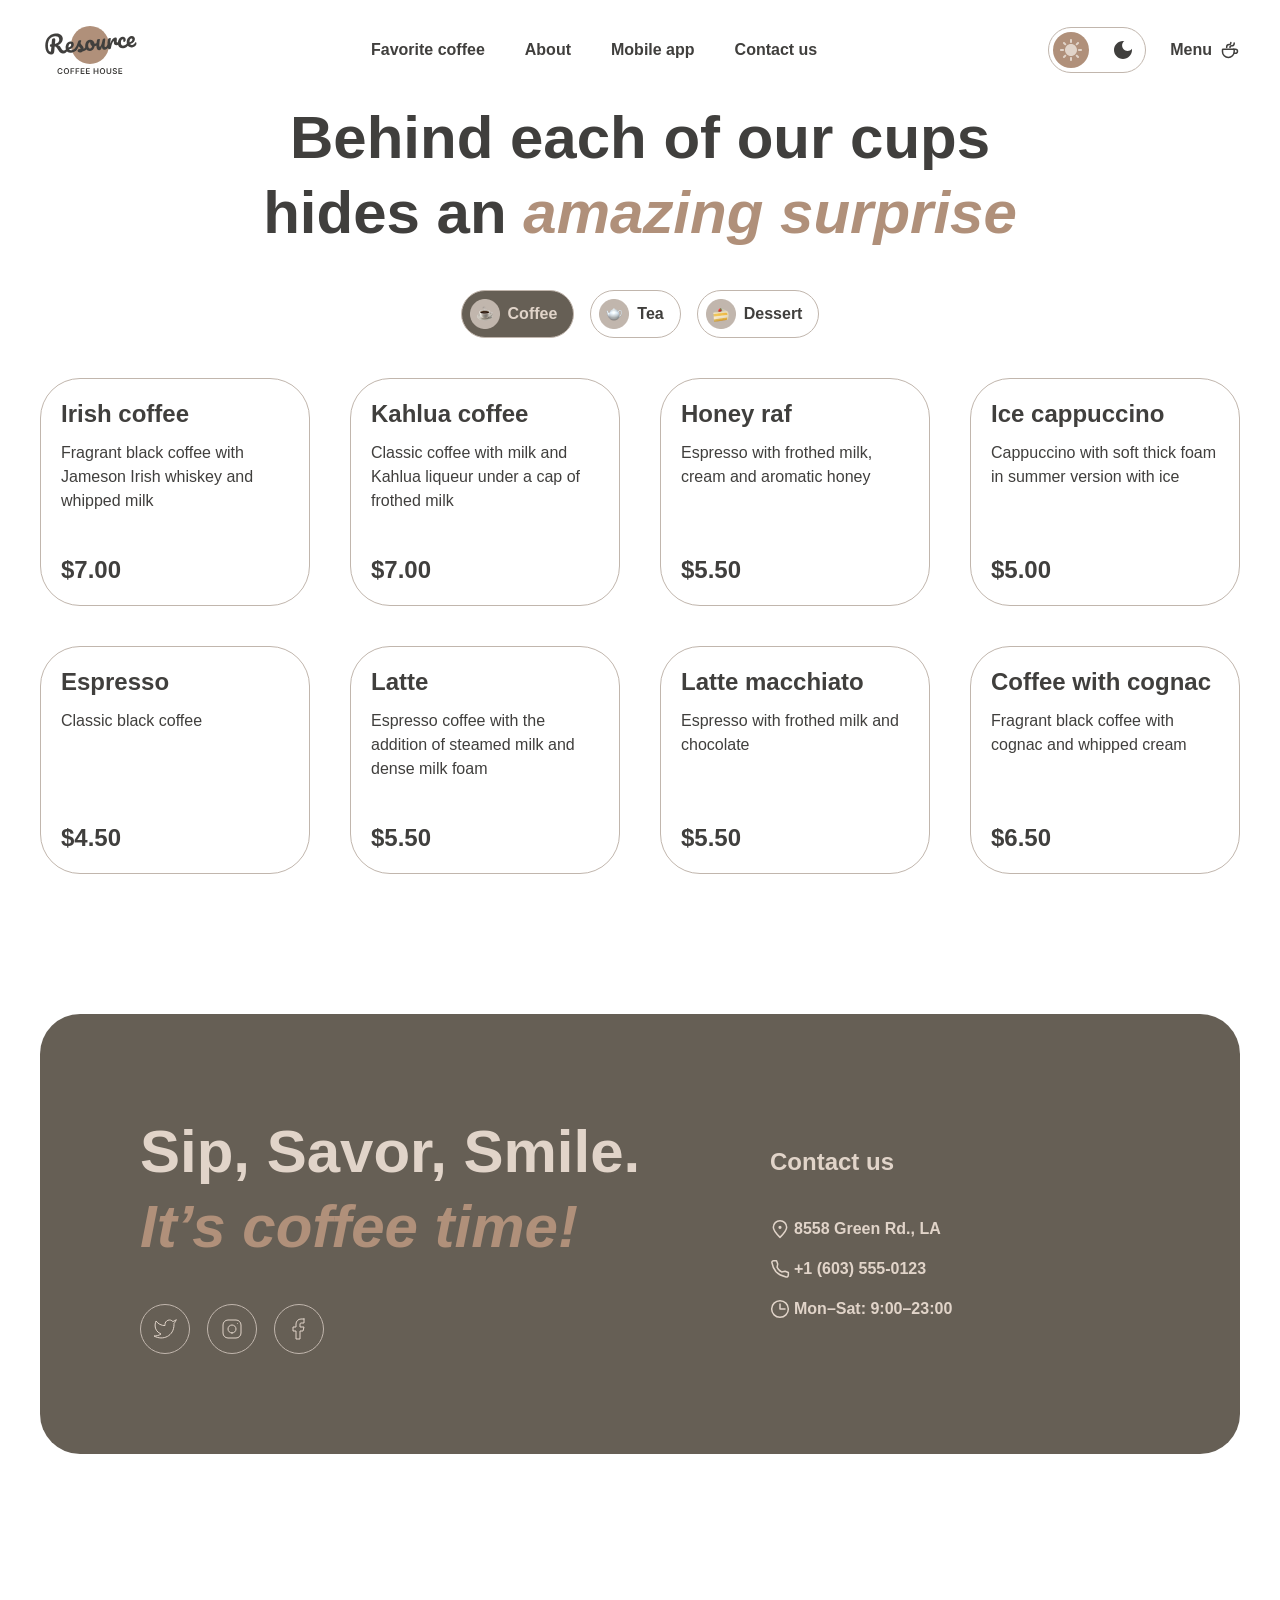
==== commit 4bdf35b1: "Merge 5c1d56661f46405c3577fa65118fe40d1458a26a into 592f95524016a69c8802009dfff2b7de24a8032e" ====
--- a/catalog.html
+++ b/catalog.html
@@ -99,7 +99,10 @@
             </h1>
           </div>
           <div class="main-container__offer--tabs">
-            <div class="main-container__offer--tab">
+            <div
+              class="main-container__offer--tab is-active"
+              data-category="coffee"
+            >
               <img
                 src="img/catalog/icon-1.png"
                 alt="coffee"
@@ -107,11 +110,11 @@
               />
               <p class="tab__text">coffee</p>
             </div>
-            <div class="main-container__offer--tab">
+            <div class="main-container__offer--tab" data-category="tea">
               <img src="img/catalog/icon-2.png" alt="tea" class="tab__image" />
               <p class="tab__text">tea</p>
             </div>
-            <div class="main-container__offer--tab">
+            <div class="main-container__offer--tab" data-category="dessert">
               <img
                 src="img/catalog/icon-3.png"
                 alt="dessert"
@@ -121,139 +124,8 @@
             </div>
           </div>
         </div>
-        <div class="main-container-grid">
-          <div class="main-container-grid__card">
-            <img
-              src="img/catalog/coffee-1.jpg"
-              alt="coffee-1"
-              class="main-container-grid__card--image"
-            />
-            <div class="main-container-grid__wrapper">
-              <p class="main-container-grid__card--title">irish coffee</p>
-              <div class="main-container-grid__card--wrapper">
-                <p class="main-container-grid__card--text">
-                  fragrant black coffee with Jameson Irish whiskey and whipped
-                  milk
-                </p>
-                <p class="main-container-grid__card--price">$7.00</p>
-              </div>
-            </div>
-          </div>
-          <div class="main-container-grid__card">
-            <img
-              src="img/catalog/coffee-2.jpg"
-              alt="coffee-2"
-              class="main-container-grid__card--image"
-            />
-            <div class="main-container-grid__wrapper">
-              <p class="main-container-grid__card--title">kahlua coffee</p>
-              <div class="main-container-grid__card--wrapper">
-                <p class="main-container-grid__card--text">
-                  classic coffee with milk and Kahlua liqueur under a cap of
-                  frothed milk
-                </p>
-                <p class="main-container-grid__card--price">$7.00</p>
-              </div>
-            </div>
-          </div>
-          <div class="main-container-grid__card">
-            <img
-              src="img/catalog/coffee-3.jpg"
-              alt="coffee-3"
-              class="main-container-grid__card--image"
-            />
-            <div class="main-container-grid__wrapper">
-              <p class="main-container-grid__card--title">honey raf</p>
-              <div class="main-container-grid__card--wrapper">
-                <p class="main-container-grid__card--text">
-                  espresso with frothed milk, cream and aromatic honey
-                </p>
-                <p class="main-container-grid__card--price">$5.50</p>
-              </div>
-            </div>
-          </div>
-          <div class="main-container-grid__card">
-            <img
-              src="img/catalog/coffee-4.jpg"
-              alt="coffee-4"
-              class="main-container-grid__card--image"
-            />
-            <div class="main-container-grid__wrapper">
-              <p class="main-container-grid__card--title">ice cappuccino</p>
-              <div class="main-container-grid__card--wrapper">
-                <p class="main-container-grid__card--text">
-                  cappuccino with soft thick foam in summer version with ice
-                </p>
-                <p class="main-container-grid__card--price">$5.00</p>
-              </div>
-            </div>
-          </div>
-          <div class="main-container-grid__card">
-            <img
-              src="img/catalog/coffee-5.jpg"
-              alt="coffee-5"
-              class="main-container-grid__card--image"
-            />
-            <div class="main-container-grid__wrapper">
-              <p class="main-container-grid__card--title">espresso</p>
-              <div class="main-container-grid__card--wrapper">
-                <p class="main-container-grid__card--text">
-                  classic black coffee
-                </p>
-                <p class="main-container-grid__card--price">$4.50</p>
-              </div>
-            </div>
-          </div>
-          <div class="main-container-grid__card">
-            <img
-              src="img/catalog/coffee-6.jpg"
-              alt="coffee-6"
-              class="main-container-grid__card--image"
-            />
-            <div class="main-container-grid__wrapper">
-              <p class="main-container-grid__card--title">latte</p>
-              <div class="main-container-grid__card--wrapper">
-                <p class="main-container-grid__card--text">
-                  espresso coffee with the addition of steamed milk and dense
-                  milk foam
-                </p>
-                <p class="main-container-grid__card--price">$5.50</p>
-              </div>
-            </div>
-          </div>
-          <div class="main-container-grid__card">
-            <img
-              src="img/catalog/coffee-7.jpg"
-              alt="coffee-7"
-              class="main-container-grid__card--image"
-            />
-            <div class="main-container-grid__wrapper">
-              <p class="main-container-grid__card--title">latte macchiato</p>
-              <div class="main-container-grid__card--wrapper">
-                <p class="main-container-grid__card--text">
-                  espresso with frothed milk and chocolate
-                </p>
-                <p class="main-container-grid__card--price">$5.50</p>
-              </div>
-            </div>
-          </div>
-          <div class="main-container-grid__card">
-            <img
-              src="img/catalog/coffee-8.jpg"
-              alt="coffee-8"
-              class="main-container-grid__card--image"
-            />
-            <div class="main-container-grid__wrapper">
-              <p class="main-container-grid__card--title">coffee with cognac</p>
-              <div class="main-container-grid__card--wrapper">
-                <p class="main-container-grid__card--text">
-                  fragrant black coffee with cognac and whipped cream
-                </p>
-                <p class="main-container-grid__card--price">$6.50</p>
-              </div>
-            </div>
-          </div>
-        </div>
+        <div class="main-container-grid"></div>
+        <div class="catalog-pagination"></div>
       </div>
     </main>
     <footer class="footer" id="contacts">
--- a/sass/style.css
+++ b/sass/style.css
@@ -1091,6 +1091,12 @@
   cursor: pointer;
   transition: background-color 0.3s ease;
 }
+.main .main-container .main-container__offer .main-container__offer--tabs .main-container__offer--tab.is-active {
+  background-color: #665f55;
+}
+.main .main-container .main-container__offer .main-container__offer--tabs .main-container__offer--tab.is-active .tab__text {
+  color: #e1d4c9;
+}
 @media (max-width: 430px) {
   .main .main-container .main-container__offer .main-container__offer--tabs .main-container__offer--tab {
     display: flex;
@@ -1188,7 +1194,7 @@
   text-transform: capitalize;
 }
 .main .main-container .main-container-grid .main-container-grid__card .main-container-grid__wrapper .main-container-grid__card--wrapper {
-  height: 110px;
+  height: 9rem;
   display: flex;
   justify-content: space-between;
   align-items: start;
@@ -1216,6 +1222,126 @@
 }
 .main .main-container .main-container-grid .main-container-grid__card .main-container-grid__card--image {
   border-radius: 40px;
+}
+
+.catalog-pagination {
+  display: flex;
+  justify-content: center;
+  gap: 8px;
+}
+
+.catalog-pagination__button {
+  width: 40px;
+  height: 40px;
+  border: 1px solid #665f55;
+  border-radius: 50%;
+  background: transparent;
+  color: #403f3d;
+}
+.catalog-pagination__button:hover {
+  cursor: pointer;
+  opacity: 0.5;
+  transition: opacity 0.3s ease;
+}
+.catalog-pagination__button.is-active {
+  background-color: #665f55;
+  color: #e1d4c9;
+}
+
+body.modal-open {
+  overflow: hidden;
+}
+
+.modal-overlay {
+  position: fixed;
+  inset: 0;
+  z-index: 10;
+  display: grid;
+  place-items: center;
+  padding: 16px;
+  background: rgba(0, 0, 0, 0.5);
+}
+@media (max-width: 800px) {
+  .modal-overlay {
+    padding: 100px;
+  }
+}
+
+.product-modal {
+  display: flex;
+  flex-direction: column;
+  position: relative;
+  width: min(100%, 800px);
+  max-height: calc(100vh - 32px);
+  overflow-y: auto;
+  padding: 20px;
+  border-radius: 40px;
+  background: #e1d4c9;
+}
+@media (max-width: 700px) {
+  .product-modal {
+    grid-template-columns: 1fr;
+  }
+}
+
+.product-modal__image {
+  margin: 10px;
+  width: 310px;
+  max-width: 100%;
+  border-radius: 40px;
+}
+@media (max-width: 600px) {
+  .product-modal__image {
+    width: 200px;
+  }
+}
+@media (max-width: 460px) {
+  .product-modal__image {
+    width: 100px;
+  }
+}
+
+[data-theme=dark] .product-modal {
+  background-color: #292826;
+  color: #e1d4c9;
+}
+
+.product-modal__content {
+  display: flex;
+  flex-direction: column;
+  gap: 16px;
+}
+
+.product-modal__options {
+  display: flex;
+  flex-direction: column;
+  gap: 8px;
+}
+
+.product-modal__options-list {
+  display: flex;
+  flex-wrap: wrap;
+  gap: 8px;
+}
+
+.product-modal__option {
+  padding: 8px 12px;
+  border: 1px solid #c1b6ad;
+  border-radius: 100px;
+  background: transparent;
+  color: #403f3d;
+  cursor: pointer;
+}
+.product-modal__option.is-active {
+  background-color: #665f55;
+  color: #e1d4c9;
+}
+
+.product-modal__close {
+  padding: 10px 18px;
+  border: 1px solid #c1b6ad;
+  border-radius: 100px;
+  margin-left: auto;
 }
 
 [data-theme=light] body {
@@ -1323,6 +1449,15 @@
   color: #e1d4c9;
 }
 
+[data-theme=dark] .product-modal__option {
+  border-color: #c1b6ad;
+  color: #e1d4c9;
+}
+[data-theme=dark] .product-modal__option.is-active {
+  background-color: #665f55;
+  color: #e1d4c9;
+}
+
 html {
   scroll-behavior: smooth;
 }
